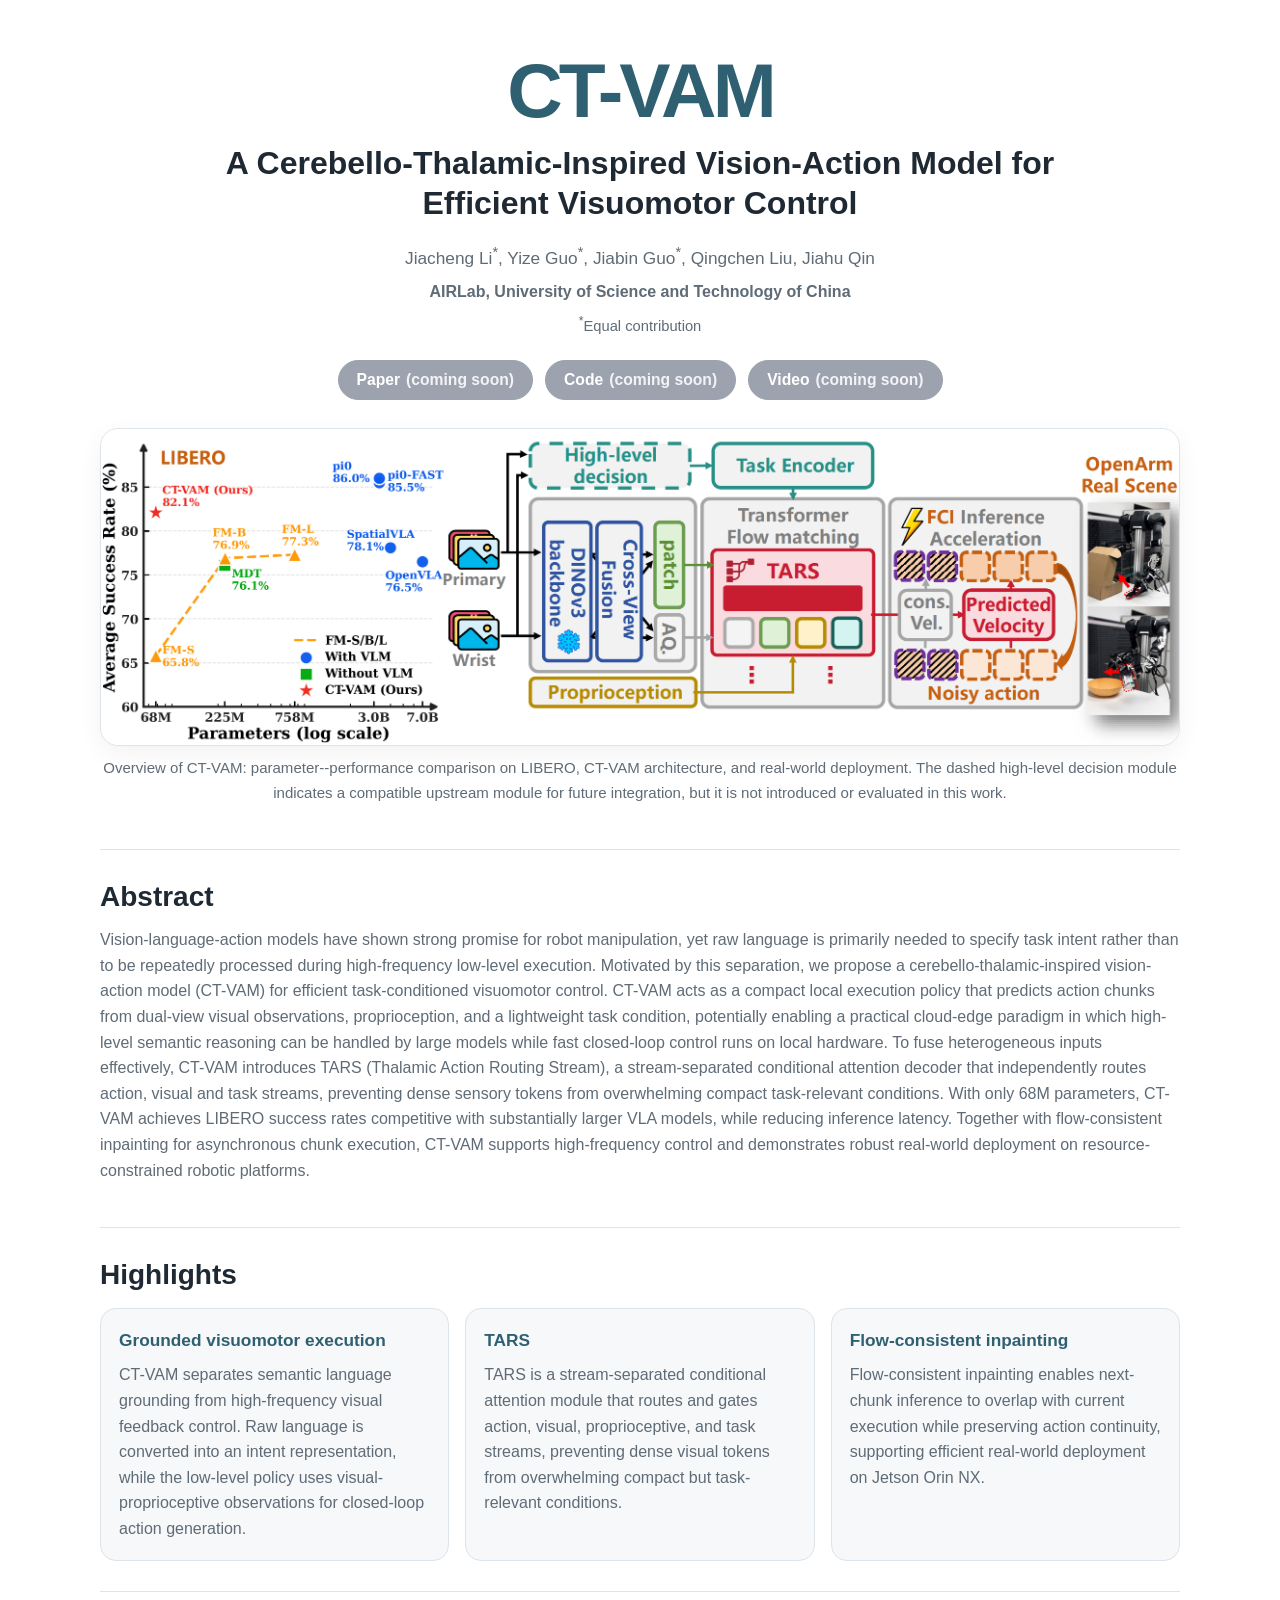
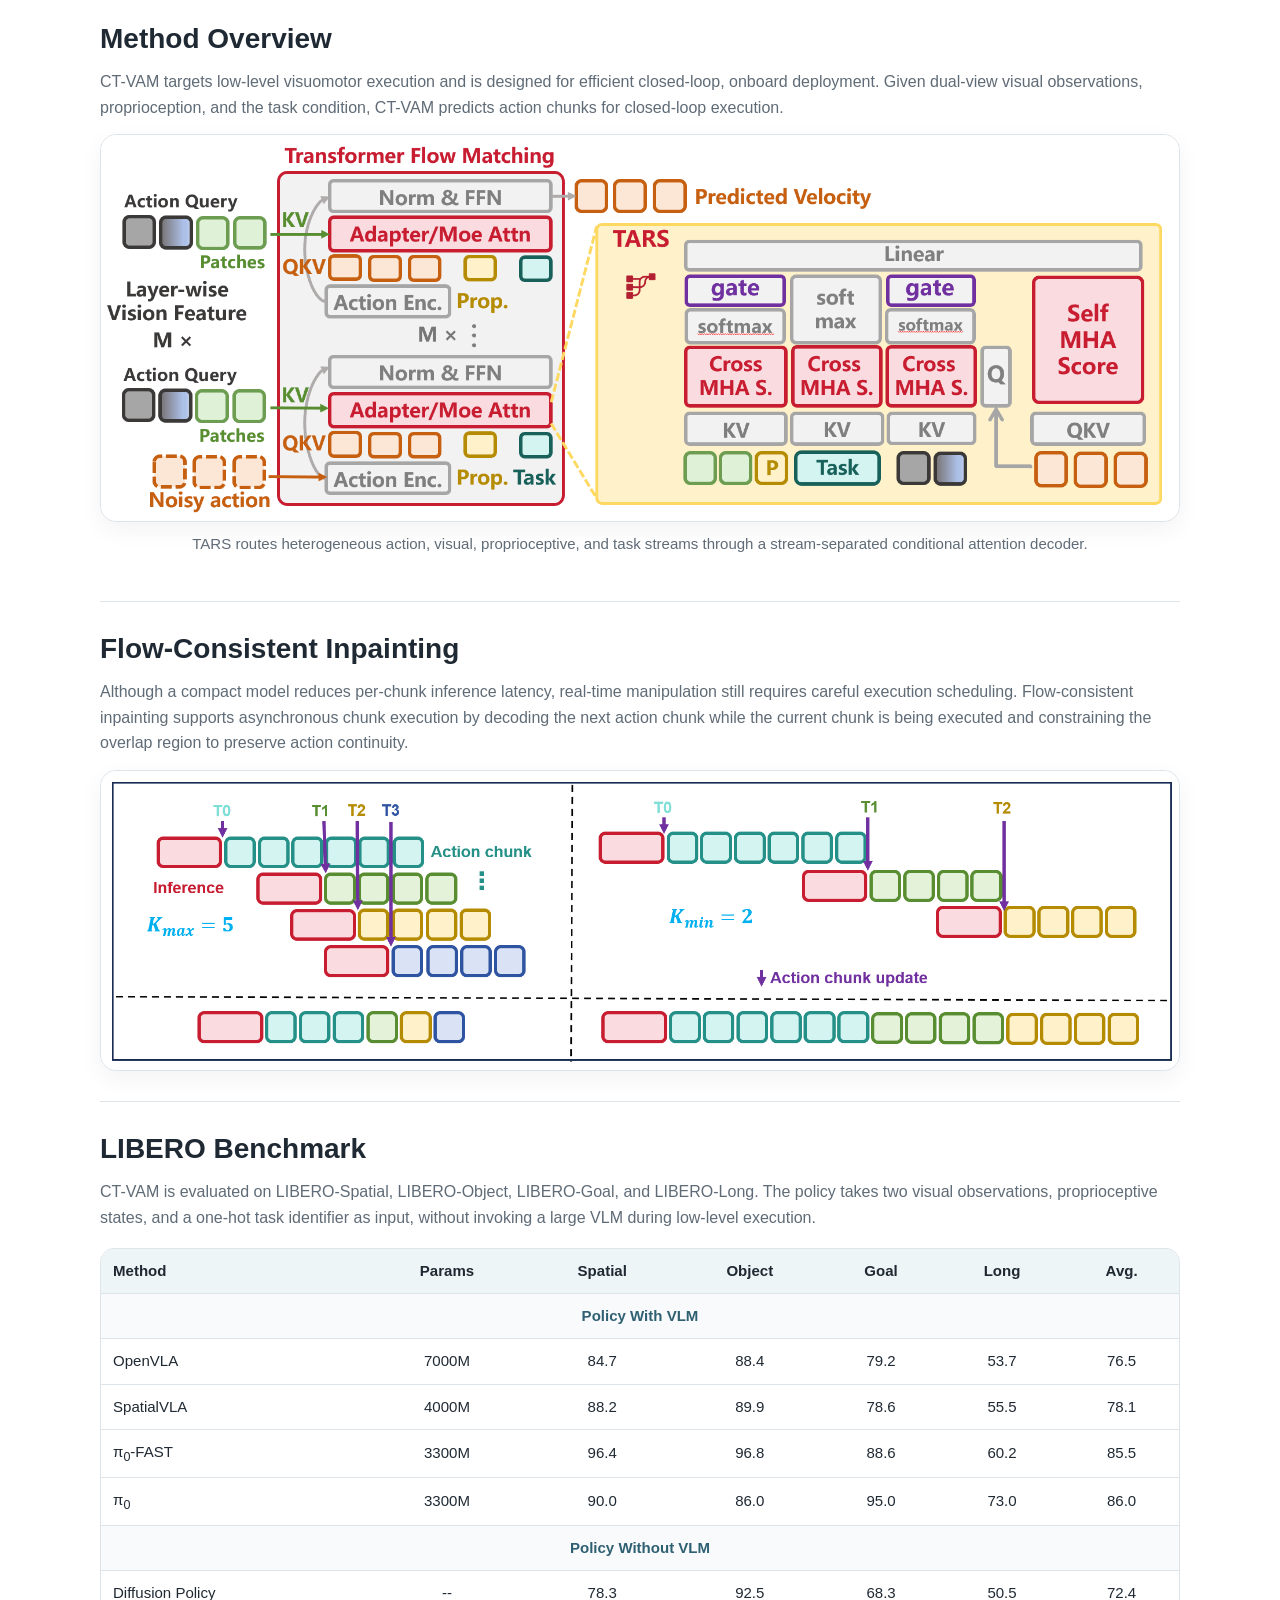
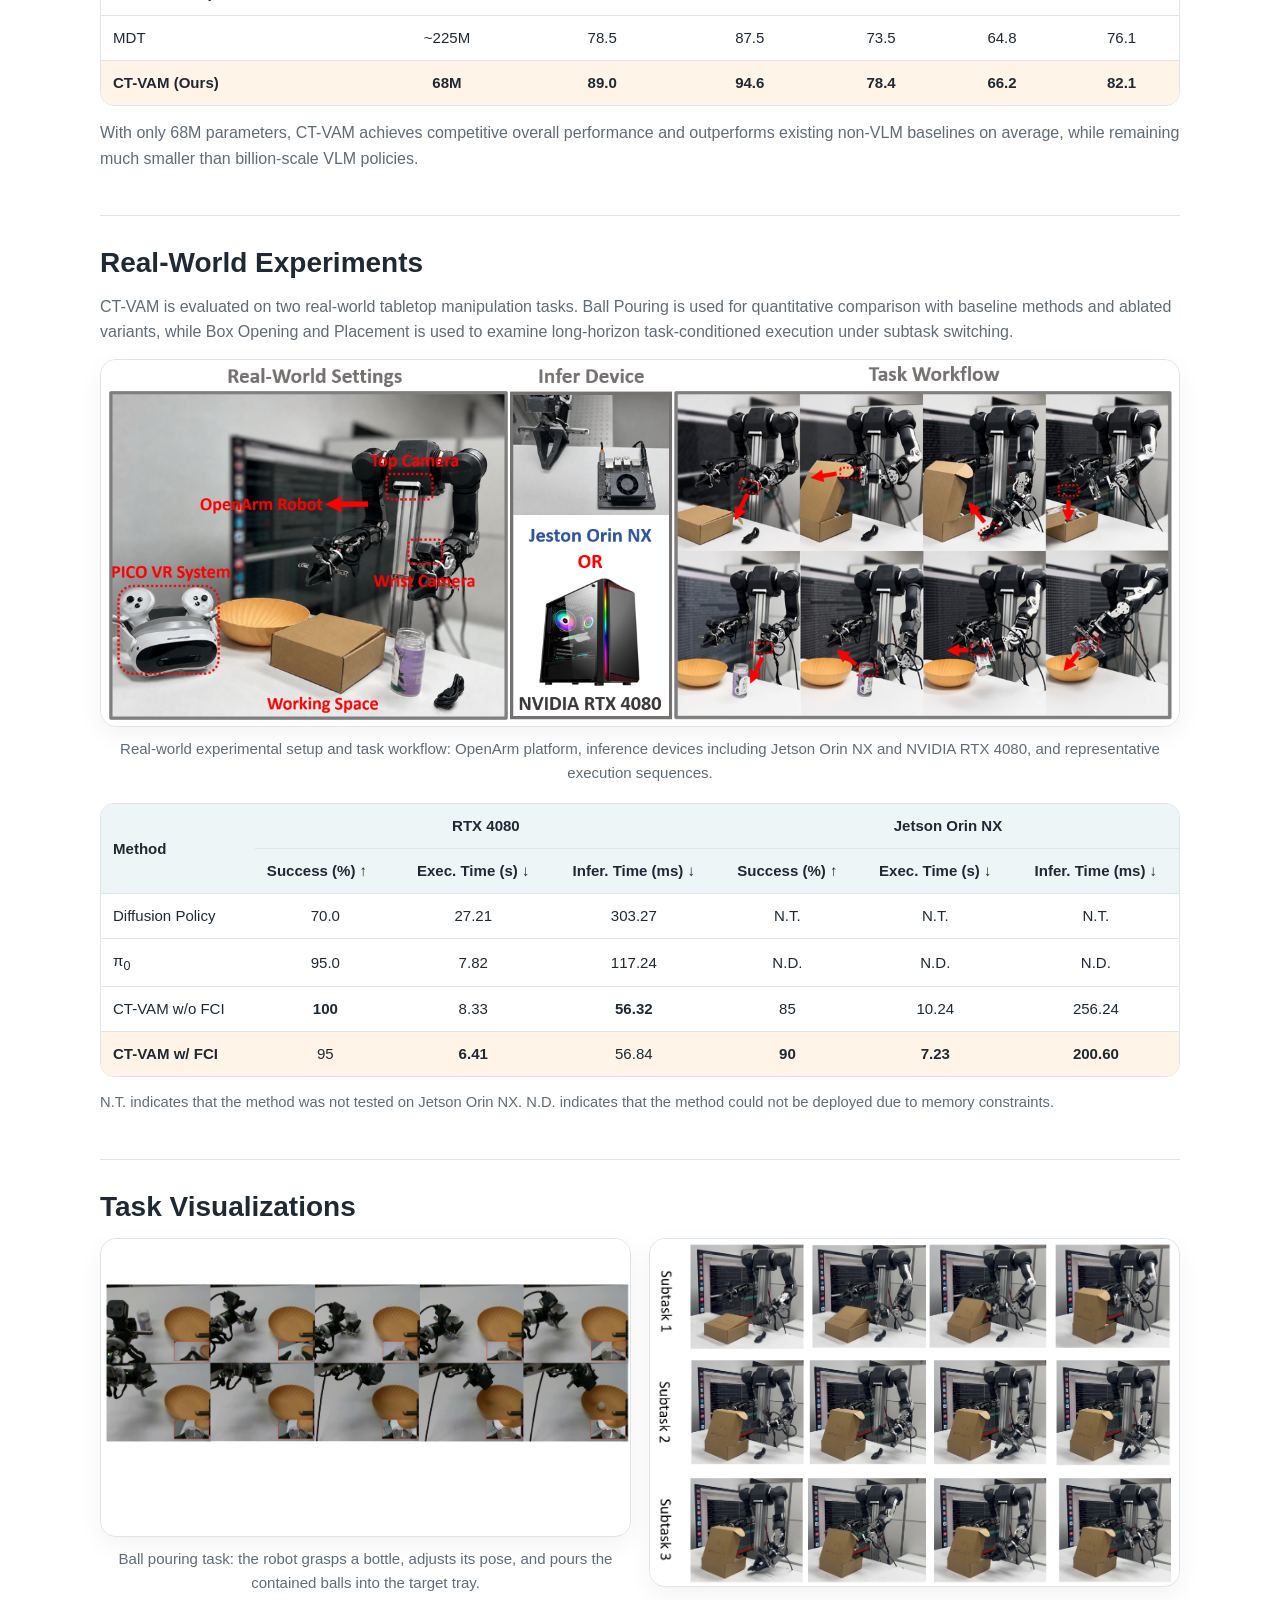
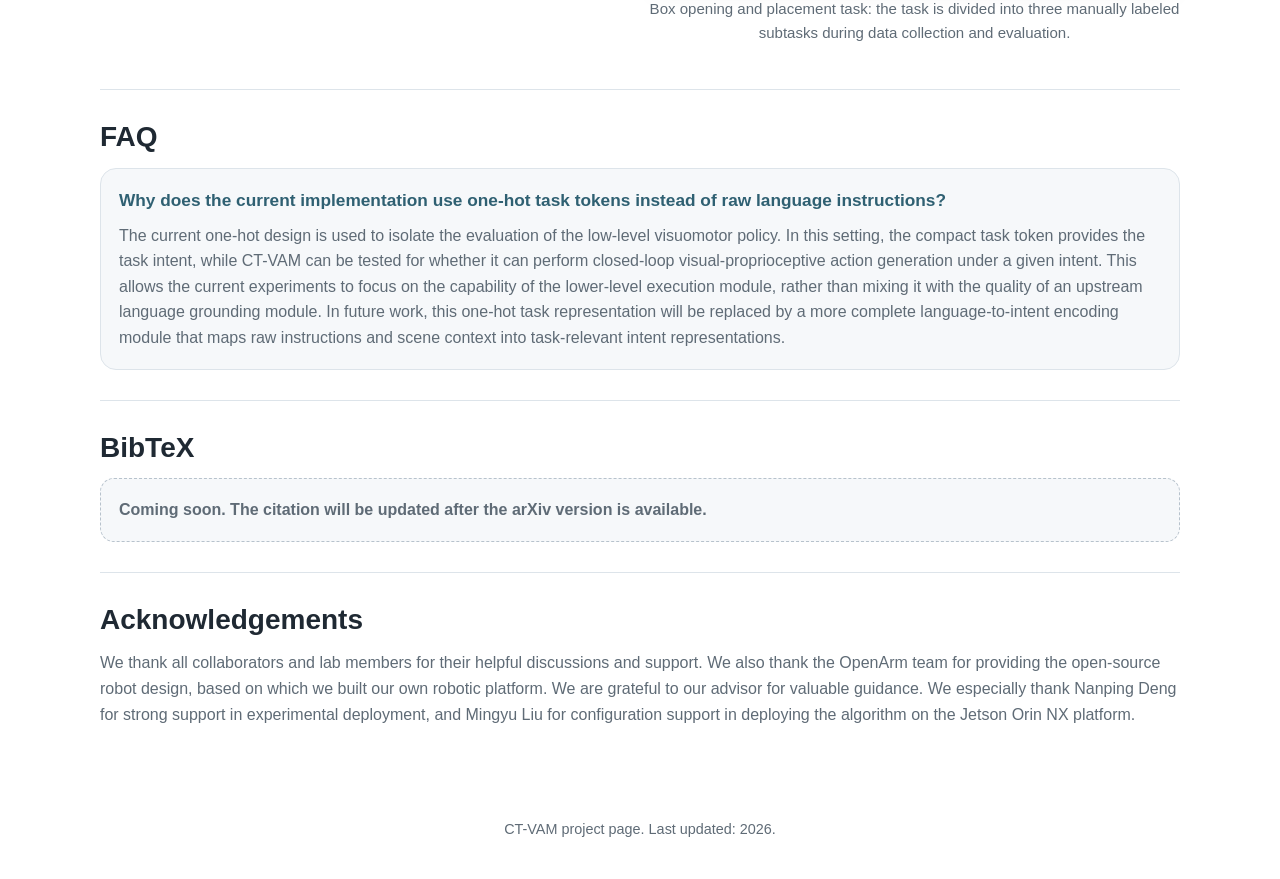
==== index.html @ 6b9e6488 "initial_push" ====
<!DOCTYPE html>
<html lang="en">
<head>
  <meta charset="UTF-8" />
  <meta name="viewport" content="width=device-width, initial-scale=1.0" />
  <meta name="description" content="CT-VAM: A Cerebello-Thalamic-Inspired Vision-Action Model for Efficient Visuomotor Control" />
  <meta property="og:title" content="CT-VAM" />
  <meta property="og:type" content="website" />
  <meta property="og:url" content="https://embodied-ai-research.github.io/ct-vam/" />
  <meta property="og:description" content="A Cerebello-Thalamic-Inspired Vision-Action Model for Efficient Visuomotor Control" />
  <title>CT-VAM</title>
  <link rel="stylesheet" href="assets/css/main.css" />
</head>
<body>
  <main class="page">
    <header class="hero">
      <!-- <p class="tagline">CoRL 2026 Conference Submission</p> -->
      <h1>CT-VAM</h1>
      <h2>A Cerebello-Thalamic-Inspired Vision-Action Model for Efficient Visuomotor Control</h2>

      <p class="authors">
        <span>Jiacheng Li<sup>*</sup></span>,
        <span>Yize Guo<sup>*</sup></span>,
        <span>Jiabin Guo<sup>*</sup></span>,
        <span>Qingchen Liu</span>,
        <span>Jiahu Qin</span>
      </p>
      <p class="affiliations">AIRLab, University of Science and Technology of China</p>
      <p class="equal-contribution"><sup>*</sup>Equal contribution</p>

      <div class="button-row" aria-label="project links">
        <button class="button button-disabled" type="button" disabled>Paper <span>(coming soon)</span></button>
        <button class="button button-disabled" type="button" disabled>Code <span>(coming soon)</span></button>
        <button class="button button-disabled" type="button" disabled>Video <span>(coming soon)</span></button>
      </div>
    </header>

    <section class="section teaser-section" id="overview">
      <div class="figure-card hero-figure">
        <img src="assets/images/overview.png" alt="Overview of CT-VAM" />
      </div>
      <p class="caption">
        Overview of CT-VAM: parameter--performance comparison on LIBERO, CT-VAM architecture, and real-world deployment. The dashed high-level decision module indicates a compatible upstream module for future integration, but it is not introduced or evaluated in this work.
      </p>
    </section>

    <section class="section" id="abstract">
      <h2>Abstract</h2>
      <p>
        Vision-language-action models have shown strong promise for robot manipulation, yet raw language is primarily needed to specify task intent rather than to be repeatedly processed during high-frequency low-level execution. Motivated by this separation, we propose a cerebello-thalamic-inspired vision-action model (CT-VAM) for efficient task-conditioned visuomotor control. CT-VAM acts as a compact local execution policy that predicts action chunks from dual-view visual observations, proprioception, and a lightweight task condition, potentially enabling a practical cloud-edge paradigm in which high-level semantic reasoning can be handled by large models while fast closed-loop control runs on local hardware. To fuse heterogeneous inputs effectively, CT-VAM introduces TARS (Thalamic Action Routing Stream), a stream-separated conditional attention decoder that independently routes action, visual and task streams, preventing dense sensory tokens from overwhelming compact task-relevant conditions. With only 68M parameters, CT-VAM achieves LIBERO success rates competitive with substantially larger VLA models, while reducing inference latency. Together with flow-consistent inpainting for asynchronous chunk execution, CT-VAM supports high-frequency control and demonstrates robust real-world deployment on resource-constrained robotic platforms.
      </p>
    </section>

    <section class="section" id="contributions">
      <h2>Highlights</h2>
      <div class="cards three-cards">
        <article class="text-card">
          <h3>Grounded visuomotor execution</h3>
          <p>CT-VAM separates semantic language grounding from high-frequency visual feedback control. Raw language is converted into an intent representation, while the low-level policy uses visual-proprioceptive observations for closed-loop action generation.</p>
        </article>
        <article class="text-card">
          <h3>TARS</h3>
          <p>TARS is a stream-separated conditional attention module that routes and gates action, visual, proprioceptive, and task streams, preventing dense visual tokens from overwhelming compact but task-relevant conditions.</p>
        </article>
        <article class="text-card">
          <h3>Flow-consistent inpainting</h3>
          <p>Flow-consistent inpainting enables next-chunk inference to overlap with current execution while preserving action continuity, supporting efficient real-world deployment on Jetson Orin NX.</p>
        </article>
      </div>
    </section>

    <section class="section" id="method">
      <h2>Method Overview</h2>
      <p>
        CT-VAM targets low-level visuomotor execution and is designed for efficient closed-loop, onboard deployment. Given dual-view visual observations, proprioception, and the task condition, CT-VAM predicts action chunks for closed-loop execution.
      </p>
      <div class="figure-card">
        <img src="assets/images/tars-framework.png" alt="TARS framework" />
      </div>
      <p class="caption">
        TARS routes heterogeneous action, visual, proprioceptive, and task streams through a stream-separated conditional attention decoder.
      </p>
    </section>

    <section class="section" id="fci">
      <h2>Flow-Consistent Inpainting</h2>
      <p>
        Although a compact model reduces per-chunk inference latency, real-time manipulation still requires careful execution scheduling. Flow-consistent inpainting supports asynchronous chunk execution by decoding the next action chunk while the current chunk is being executed and constraining the overlap region to preserve action continuity.
      </p>
      <div class="figure-card">
        <img src="assets/images/flow-consistent-inpainting.png" alt="Flow-consistent inpainting" />
      </div>
    </section>

    <section class="section" id="libero">
      <h2>LIBERO Benchmark</h2>
      <p>
        CT-VAM is evaluated on LIBERO-Spatial, LIBERO-Object, LIBERO-Goal, and LIBERO-Long. The policy takes two visual observations, proprioceptive states, and a one-hot task identifier as input, without invoking a large VLM during low-level execution.
      </p>
      <div class="table-wrap">
        <table>
          <thead>
            <tr>
              <th>Method</th>
              <th>Params</th>
              <th>Spatial</th>
              <th>Object</th>
              <th>Goal</th>
              <th>Long</th>
              <th>Avg.</th>
            </tr>
          </thead>
          <tbody>
            <tr class="group-row"><td colspan="7">Policy With VLM</td></tr>
            <tr><td>OpenVLA</td><td>7000M</td><td>84.7</td><td>88.4</td><td>79.2</td><td>53.7</td><td>76.5</td></tr>
            <tr><td>SpatialVLA</td><td>4000M</td><td>88.2</td><td>89.9</td><td>78.6</td><td>55.5</td><td>78.1</td></tr>
            <tr><td>&pi;<sub>0</sub>-FAST</td><td>3300M</td><td>96.4</td><td>96.8</td><td>88.6</td><td>60.2</td><td>85.5</td></tr>
            <tr><td>&pi;<sub>0</sub></td><td>3300M</td><td>90.0</td><td>86.0</td><td>95.0</td><td>73.0</td><td>86.0</td></tr>
            <tr class="group-row"><td colspan="7">Policy Without VLM</td></tr>
            <tr><td>Diffusion Policy</td><td>--</td><td>78.3</td><td>92.5</td><td>68.3</td><td>50.5</td><td>72.4</td></tr>
            <tr><td>MDT</td><td>~225M</td><td>78.5</td><td>87.5</td><td>73.5</td><td>64.8</td><td>76.1</td></tr>
            <tr class="highlight"><td><strong>CT-VAM (Ours)</strong></td><td><strong>68M</strong></td><td><strong>89.0</strong></td><td><strong>94.6</strong></td><td><strong>78.4</strong></td><td><strong>66.2</strong></td><td><strong>82.1</strong></td></tr>
          </tbody>
        </table>
      </div>
      <p>
        With only 68M parameters, CT-VAM achieves competitive overall performance and outperforms existing non-VLM baselines on average, while remaining much smaller than billion-scale VLM policies.
      </p>
    </section>

    <section class="section" id="real-world">
      <h2>Real-World Experiments</h2>
      <p>
        CT-VAM is evaluated on two real-world tabletop manipulation tasks. Ball Pouring is used for quantitative comparison with baseline methods and ablated variants, while Box Opening and Placement is used to examine long-horizon task-conditioned execution under subtask switching.
      </p>
      <div class="figure-card">
        <img src="assets/images/real-world-setup.png" alt="Real-world experimental setup and task workflow" />
      </div>
      <p class="caption">
        Real-world experimental setup and task workflow: OpenArm platform, inference devices including Jetson Orin NX and NVIDIA RTX 4080, and representative execution sequences.
      </p>

      <div class="table-wrap">
        <table>
          <thead>
            <tr>
              <th rowspan="2">Method</th>
              <th colspan="3">RTX 4080</th>
              <th colspan="3">Jetson Orin NX</th>
            </tr>
            <tr>
              <th>Success (%) ↑</th><th>Exec. Time (s) ↓</th><th>Infer. Time (ms) ↓</th>
              <th>Success (%) ↑</th><th>Exec. Time (s) ↓</th><th>Infer. Time (ms) ↓</th>
            </tr>
          </thead>
          <tbody>
            <tr><td>Diffusion Policy</td><td>70.0</td><td>27.21</td><td>303.27</td><td>N.T.</td><td>N.T.</td><td>N.T.</td></tr>
            <tr><td>&pi;<sub>0</sub></td><td>95.0</td><td>7.82</td><td>117.24</td><td>N.D.</td><td>N.D.</td><td>N.D.</td></tr>
            <tr><td>CT-VAM w/o FCI</td><td><strong>100</strong></td><td>8.33</td><td><strong>56.32</strong></td><td>85</td><td>10.24</td><td>256.24</td></tr>
            <tr class="highlight"><td><strong>CT-VAM w/ FCI</strong></td><td>95</td><td><strong>6.41</strong></td><td>56.84</td><td><strong>90</strong></td><td><strong>7.23</strong></td><td><strong>200.60</strong></td></tr>
          </tbody>
        </table>
      </div>
      <p class="note">N.T. indicates that the method was not tested on Jetson Orin NX. N.D. indicates that the method could not be deployed due to memory constraints.</p>
    </section>

    <section class="section" id="tasks">
      <h2>Task Visualizations</h2>
      <div class="split-grid">
        <div>
          <div class="figure-card"><img src="assets/images/ball-pouring.png" alt="Ball pouring task key frames" /></div>
          <p class="caption">Ball pouring task: the robot grasps a bottle, adjusts its pose, and pours the contained balls into the target tray.</p>
        </div>
        <div>
          <div class="figure-card"><img src="assets/images/box-task.png" alt="Box opening and placement task key frames" /></div>
          <p class="caption">Box opening and placement task: the task is divided into three manually labeled subtasks during data collection and evaluation.</p>
        </div>
      </div>
    </section>

    <section class="section" id="faq">
      <h2>FAQ</h2>
      <div class="faq-item">
        <h3>Why does the current implementation use one-hot task tokens instead of raw language instructions?</h3>
        <p>
          The current one-hot design is used to isolate the evaluation of the low-level visuomotor policy. In this setting, the compact task token provides the task intent, while CT-VAM can be tested for whether it can perform closed-loop visual-proprioceptive action generation under a given intent. This allows the current experiments to focus on the capability of the lower-level execution module, rather than mixing it with the quality of an upstream language grounding module. In future work, this one-hot task representation will be replaced by a more complete language-to-intent encoding module that maps raw instructions and scene context into task-relevant intent representations.
        </p>
      </div>
    </section>

    <section class="section" id="bibtex">
      <h2>BibTeX</h2>
      <div class="coming-box">Coming soon. The citation will be updated after the arXiv version is available.</div>
    </section>

<section class="section" id="acknowledgements">
  <h2>Acknowledgements</h2>
  <p>
    We thank all collaborators and lab members for their helpful discussions and support. We also thank the OpenArm team for providing the open-source robot design, based on which we built our own robotic platform. We are grateful to our advisor for valuable guidance. We especially thank Nanping Deng for strong support in experimental deployment, and Mingyu Liu for configuration support in deploying the algorithm on the Jetson Orin NX platform.
  </p>
</section>

  </main>



  <footer class="footer">
    <p>CT-VAM project page. Last updated: 2026.</p>
  </footer>
</body>
</html>
---- assets/css/main.css ----
:root {
  --bg: #ffffff;
  --text: #1f2933;
  --muted: #5f6b76;
  --soft: #f6f8fa;
  --soft-2: #eef5f7;
  --border: #dde4ea;
  --accent: #2f6072;
  --accent-dark: #244c5a;
  --highlight: #fff4e7;
  --highlight-border: #f1c087;
  --max-width: 1080px;
}

* { box-sizing: border-box; }
html { scroll-behavior: smooth; }
body {
  margin: 0;
  background: var(--bg);
  color: var(--text);
  font-family: Arial, Helvetica, sans-serif;
  line-height: 1.6;
}

.page {
  width: min(var(--max-width), calc(100% - 32px));
  margin: 0 auto;
  padding: 54px 0 32px;
}

.hero { text-align: center; margin-bottom: 28px; }
.tagline {
  display: inline-block;
  margin: 0 0 14px;
  padding: 5px 12px;
  border: 1px solid var(--border);
  border-radius: 999px;
  color: var(--accent);
  background: var(--soft-2);
  font-weight: 700;
  font-size: 0.95rem;
}
.hero h1 {
  margin: 0;
  color: var(--accent);
  font-size: clamp(2.8rem, 6vw, 4.8rem);
  line-height: 0.95;
  font-weight: 800;
  letter-spacing: -0.05em;
}
.hero h2 {
  margin: 16px auto 18px;
  max-width: 940px;
  font-size: clamp(1.25rem, 3vw, 2.0rem);
  line-height: 1.25;
  font-weight: 800;
}
.authors, .affiliations, .equal-contribution { margin: 7px 0; color: var(--muted); }
.authors { font-size: 1.08rem; }
.authors span { white-space: nowrap; }
.affiliations { font-weight: 700; }
.equal-contribution { font-size: 0.92rem; }

.button-row {
  display: flex;
  justify-content: center;
  flex-wrap: wrap;
  gap: 12px;
  margin-top: 22px;
}
.button {
  display: inline-flex;
  gap: 6px;
  align-items: center;
  justify-content: center;
  min-width: 160px;
  padding: 10px 18px;
  border-radius: 999px;
  background: var(--accent);
  color: #ffffff;
  font-weight: 800;
  border: 1px solid var(--accent);
  font-size: 0.98rem;
}
.button span { font-weight: 600; opacity: 0.88; }
.button-disabled {
  background: #9ca3af;
  border-color: #9ca3af;
  cursor: not-allowed;
}

.section {
  padding: 30px 0;
  border-top: 1px solid var(--border);
}
.teaser-section { border-top: 0; padding-top: 0; }
.section h2 {
  margin: 0 0 14px;
  color: var(--text);
  font-size: 1.75rem;
  line-height: 1.2;
}
.section h3 { margin: 0 0 8px; font-size: 1.08rem; }
.section p { margin: 0 0 14px; color: var(--muted); font-size: 1rem; }

.figure-card {
  width: 100%;
  overflow: hidden;
  border: 1px solid var(--border);
  border-radius: 16px;
  background: var(--soft);
  box-shadow: 0 8px 24px rgba(15, 23, 42, 0.05);
}
.figure-card img {
  display: block;
  width: 100%;
  height: auto;
}
.hero-figure { border-radius: 18px; }
.caption {
  margin-top: 10px !important;
  text-align: center;
  font-size: 0.94rem !important;
  color: var(--muted) !important;
}

.cards { display: grid; gap: 16px; margin-top: 16px; }
.three-cards { grid-template-columns: repeat(3, 1fr); }
.text-card {
  border: 1px solid var(--border);
  border-radius: 16px;
  padding: 18px;
  background: var(--soft);
}
.text-card h3 { color: var(--accent); }
.text-card p { margin-bottom: 0; }

.table-wrap {
  width: 100%;
  overflow-x: auto;
  border: 1px solid var(--border);
  border-radius: 14px;
  background: #fff;
  margin: 18px 0 14px;
}
table {
  width: 100%;
  border-collapse: collapse;
  min-width: 760px;
  font-size: 0.94rem;
}
th, td {
  padding: 10px 12px;
  border-bottom: 1px solid var(--border);
  text-align: center;
  white-space: nowrap;
}
th { background: var(--soft-2); color: var(--text); font-weight: 800; }
td:first-child, th:first-child { text-align: left; }
tr:last-child td { border-bottom: 0; }
.group-row td {
  background: #f9fafb;
  color: var(--accent);
  font-weight: 800;
  text-align: center !important;
}
.highlight td { background: var(--highlight); }
.note { font-size: 0.92rem !important; }

.split-grid {
  display: grid;
  grid-template-columns: 1fr 1fr;
  gap: 18px;
  align-items: start;
}

.faq-item {
  border: 1px solid var(--border);
  border-radius: 16px;
  padding: 18px;
  background: var(--soft);
}
.faq-item h3 { color: var(--accent); }
.faq-item p { margin-bottom: 0; }

.coming-box {
  border: 1px dashed #b7c2cc;
  border-radius: 14px;
  background: var(--soft);
  padding: 18px;
  color: var(--muted);
  font-weight: 700;
}
.footer {
  width: min(var(--max-width), calc(100% - 32px));
  margin: 0 auto 38px;
  color: var(--muted);
  text-align: center;
  font-size: 0.9rem;
}

@media (max-width: 820px) {
  .page { padding-top: 36px; }
  .three-cards, .split-grid { grid-template-columns: 1fr; }
  .button { min-width: 140px; }
}
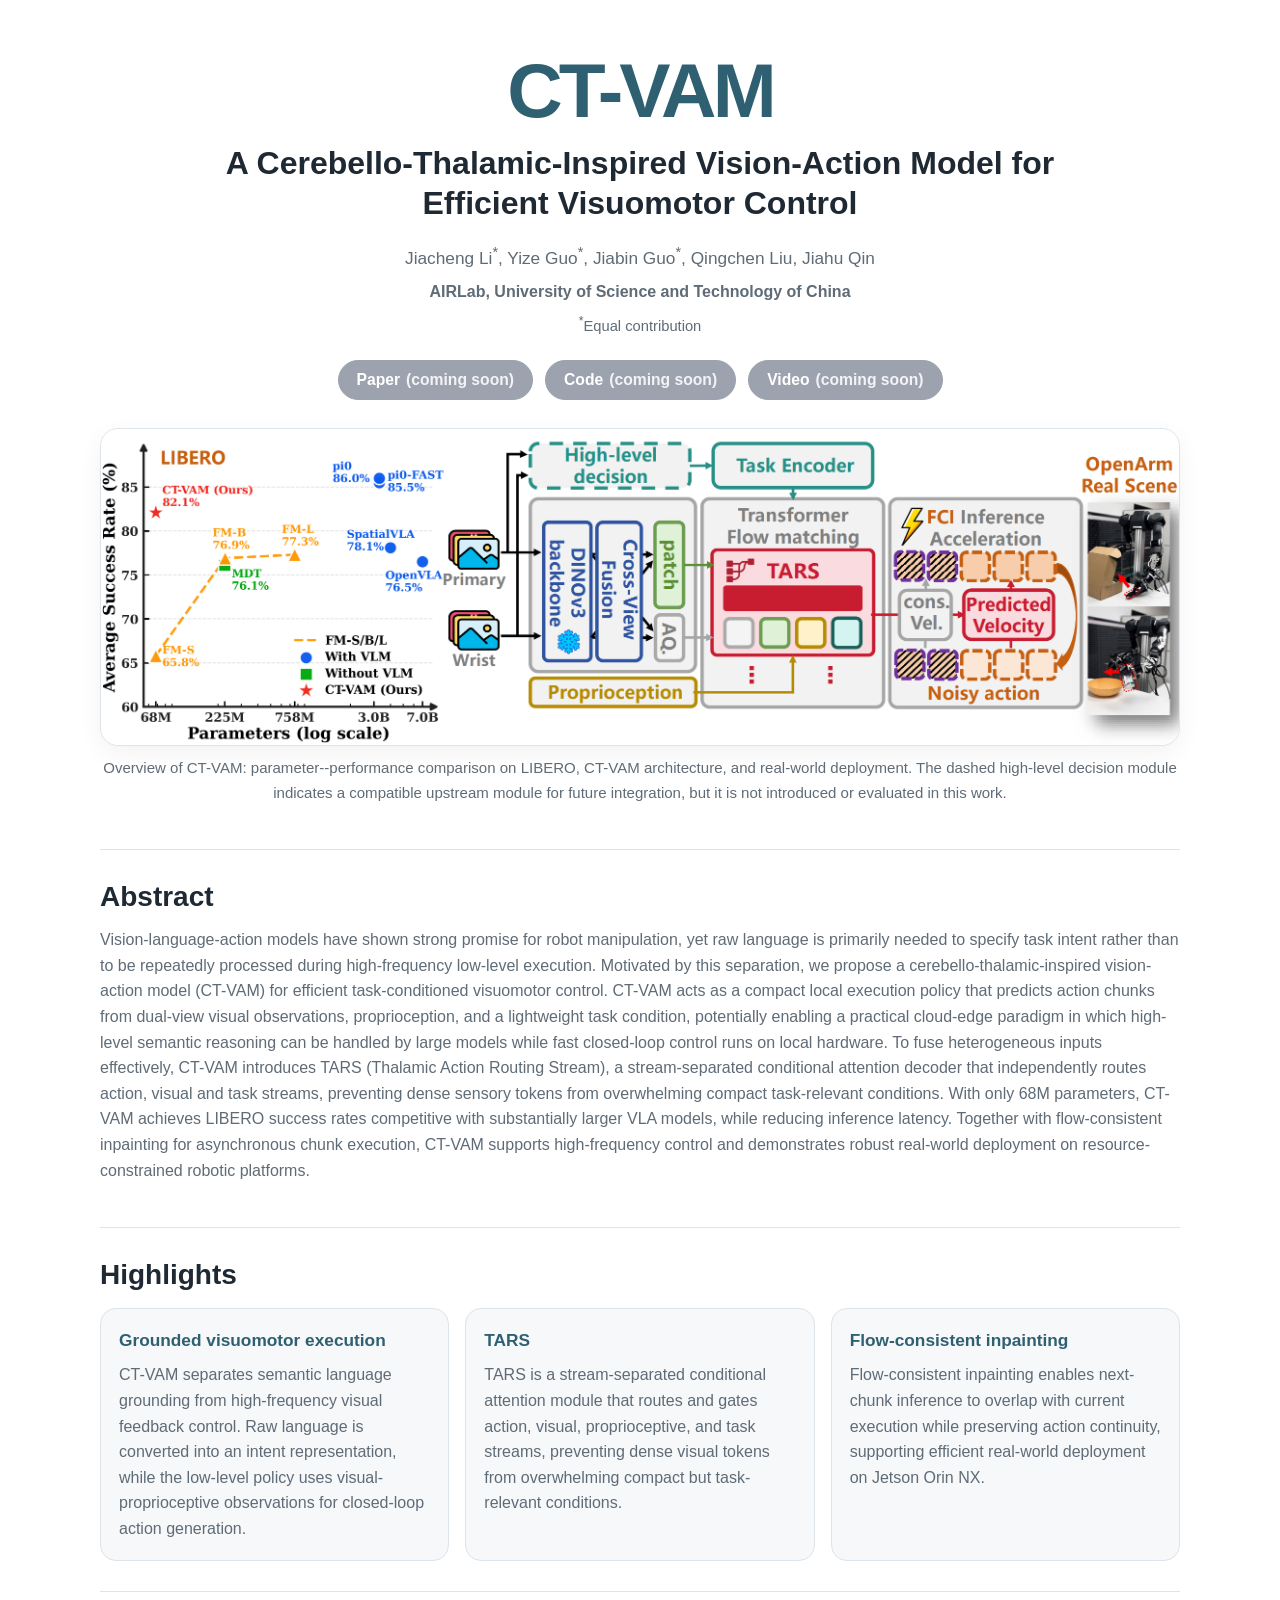
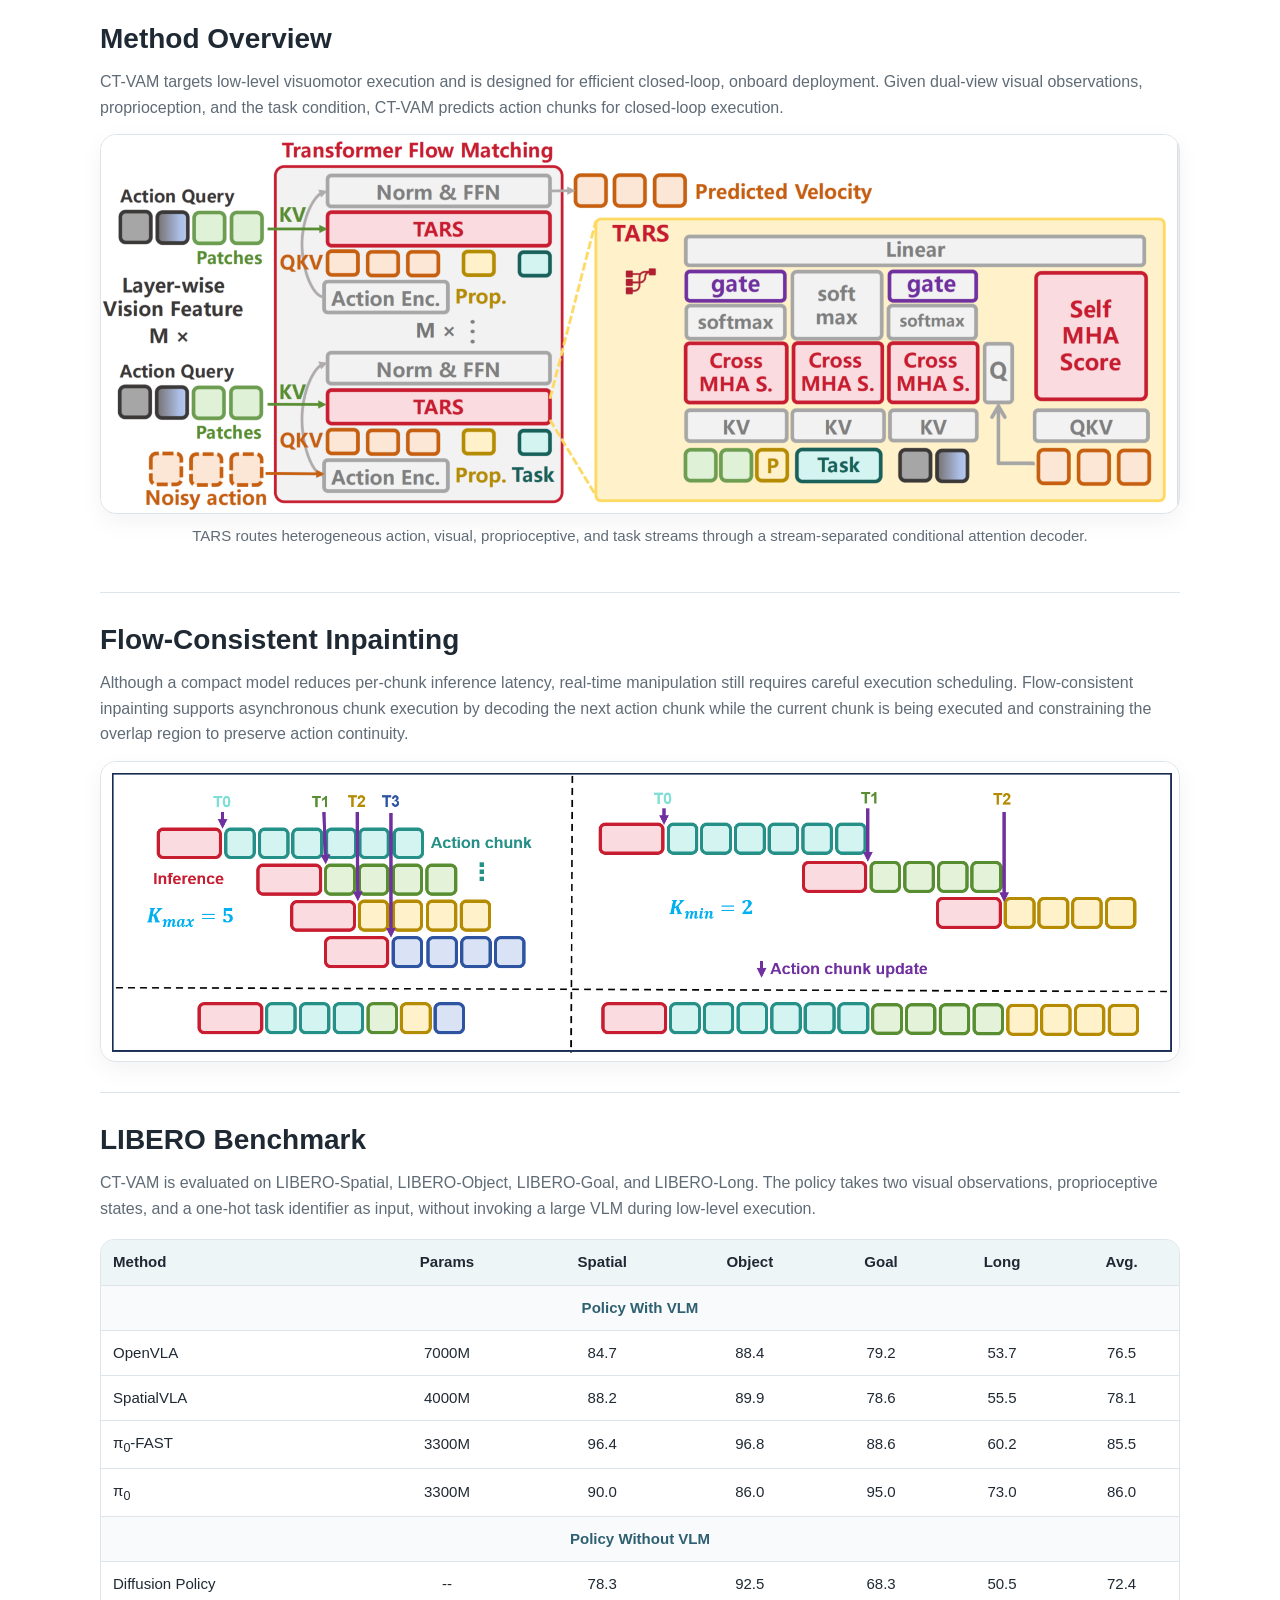
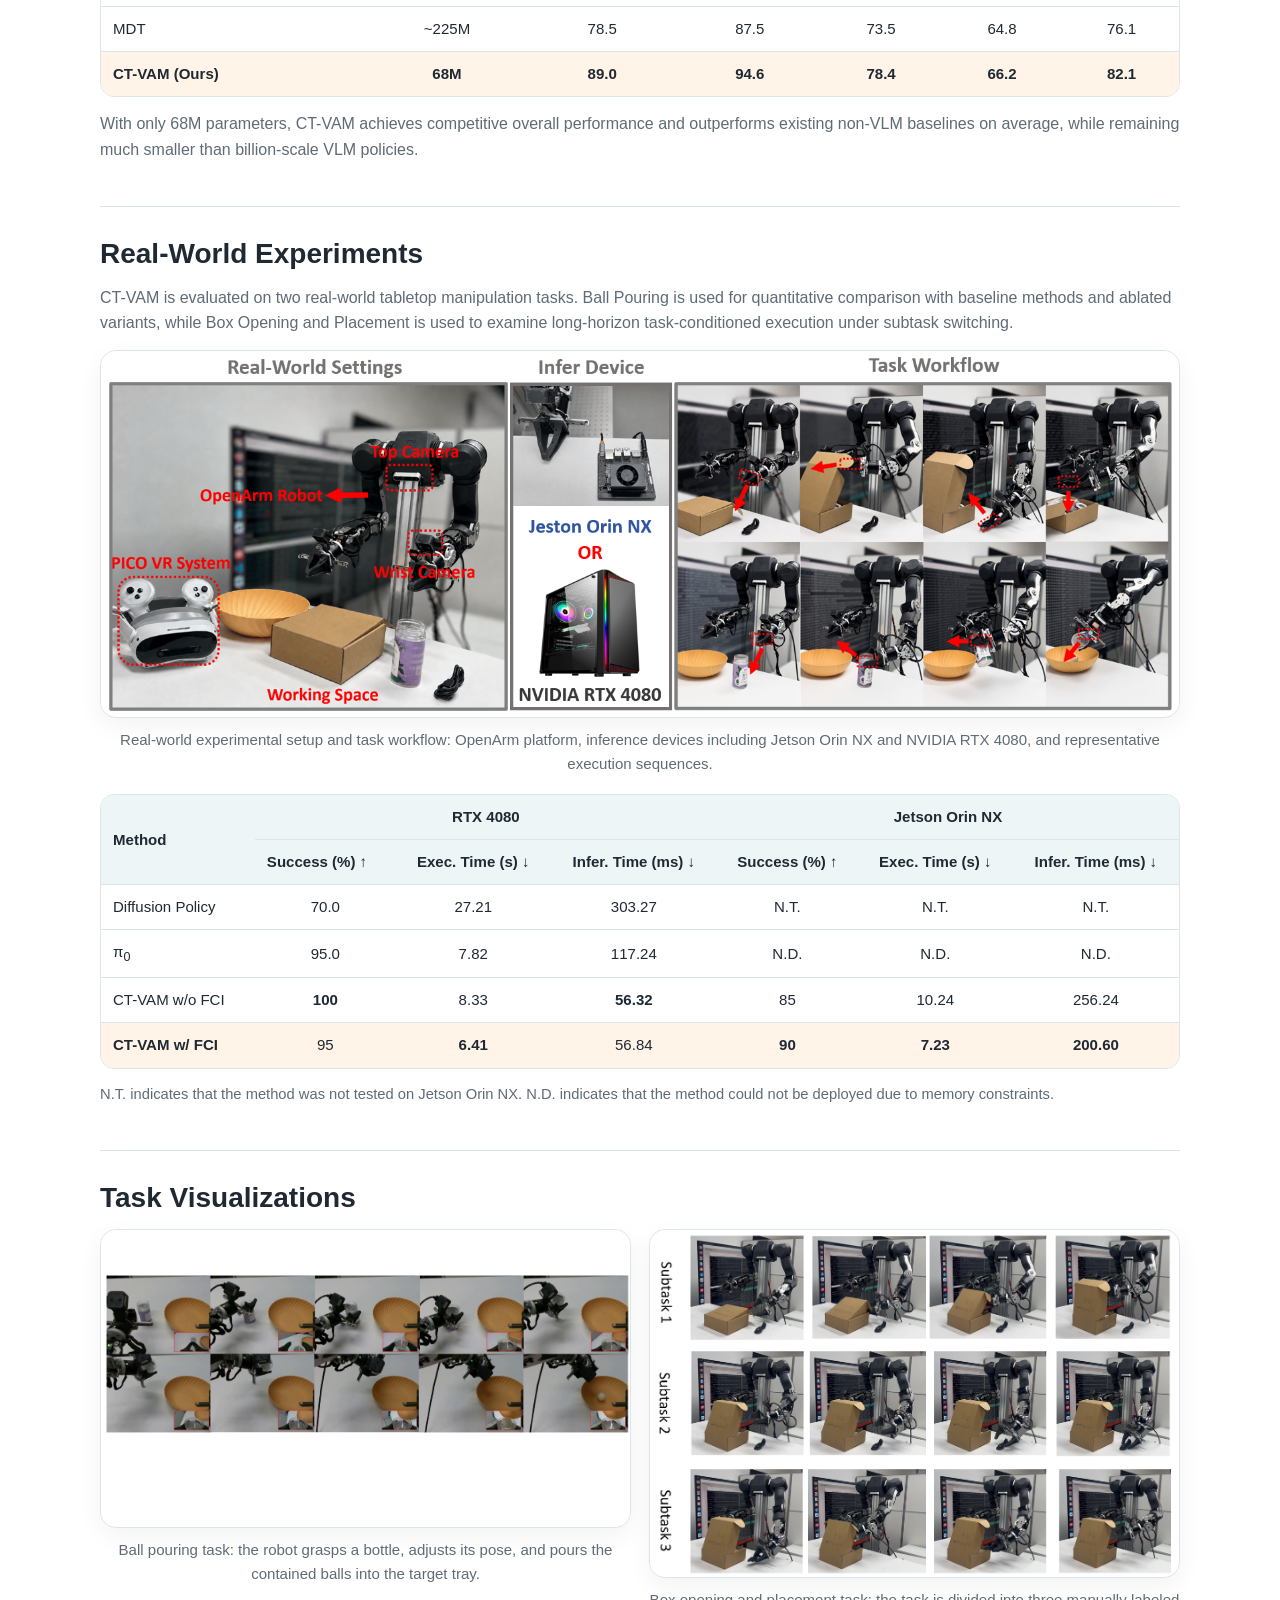
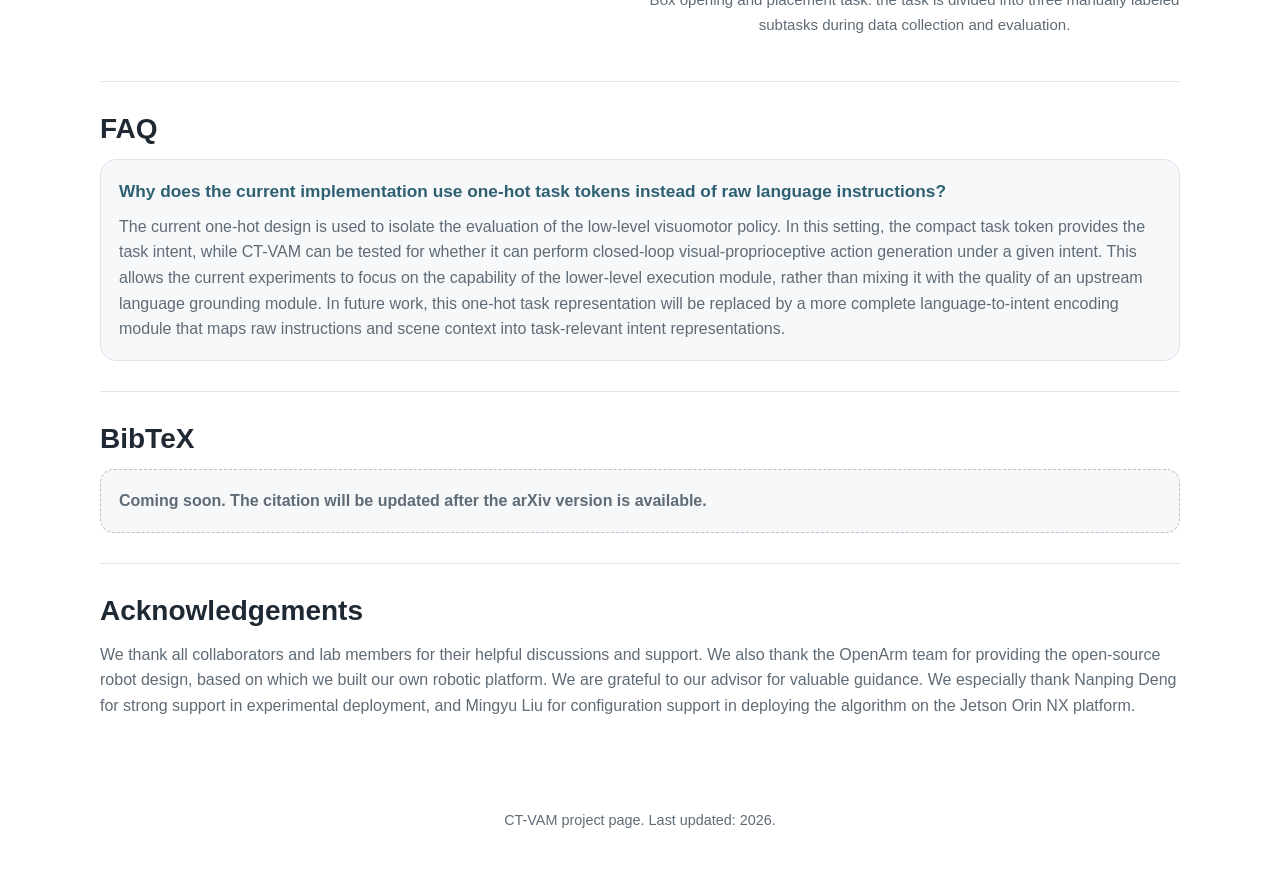
==== commit 1ae5c53f: "update tars" ====
--- a/index.html
+++ b/index.html
@@ -75,7 +75,7 @@
         CT-VAM targets low-level visuomotor execution and is designed for efficient closed-loop, onboard deployment. Given dual-view visual observations, proprioception, and the task condition, CT-VAM predicts action chunks for closed-loop execution.
       </p>
       <div class="figure-card">
-        <img src="assets/images/tars-framework.png" alt="TARS framework" />
+        <img src="assets/images/tars-frame.png" alt="TARS framework" />
       </div>
       <p class="caption">
         TARS routes heterogeneous action, visual, proprioceptive, and task streams through a stream-separated conditional attention decoder.
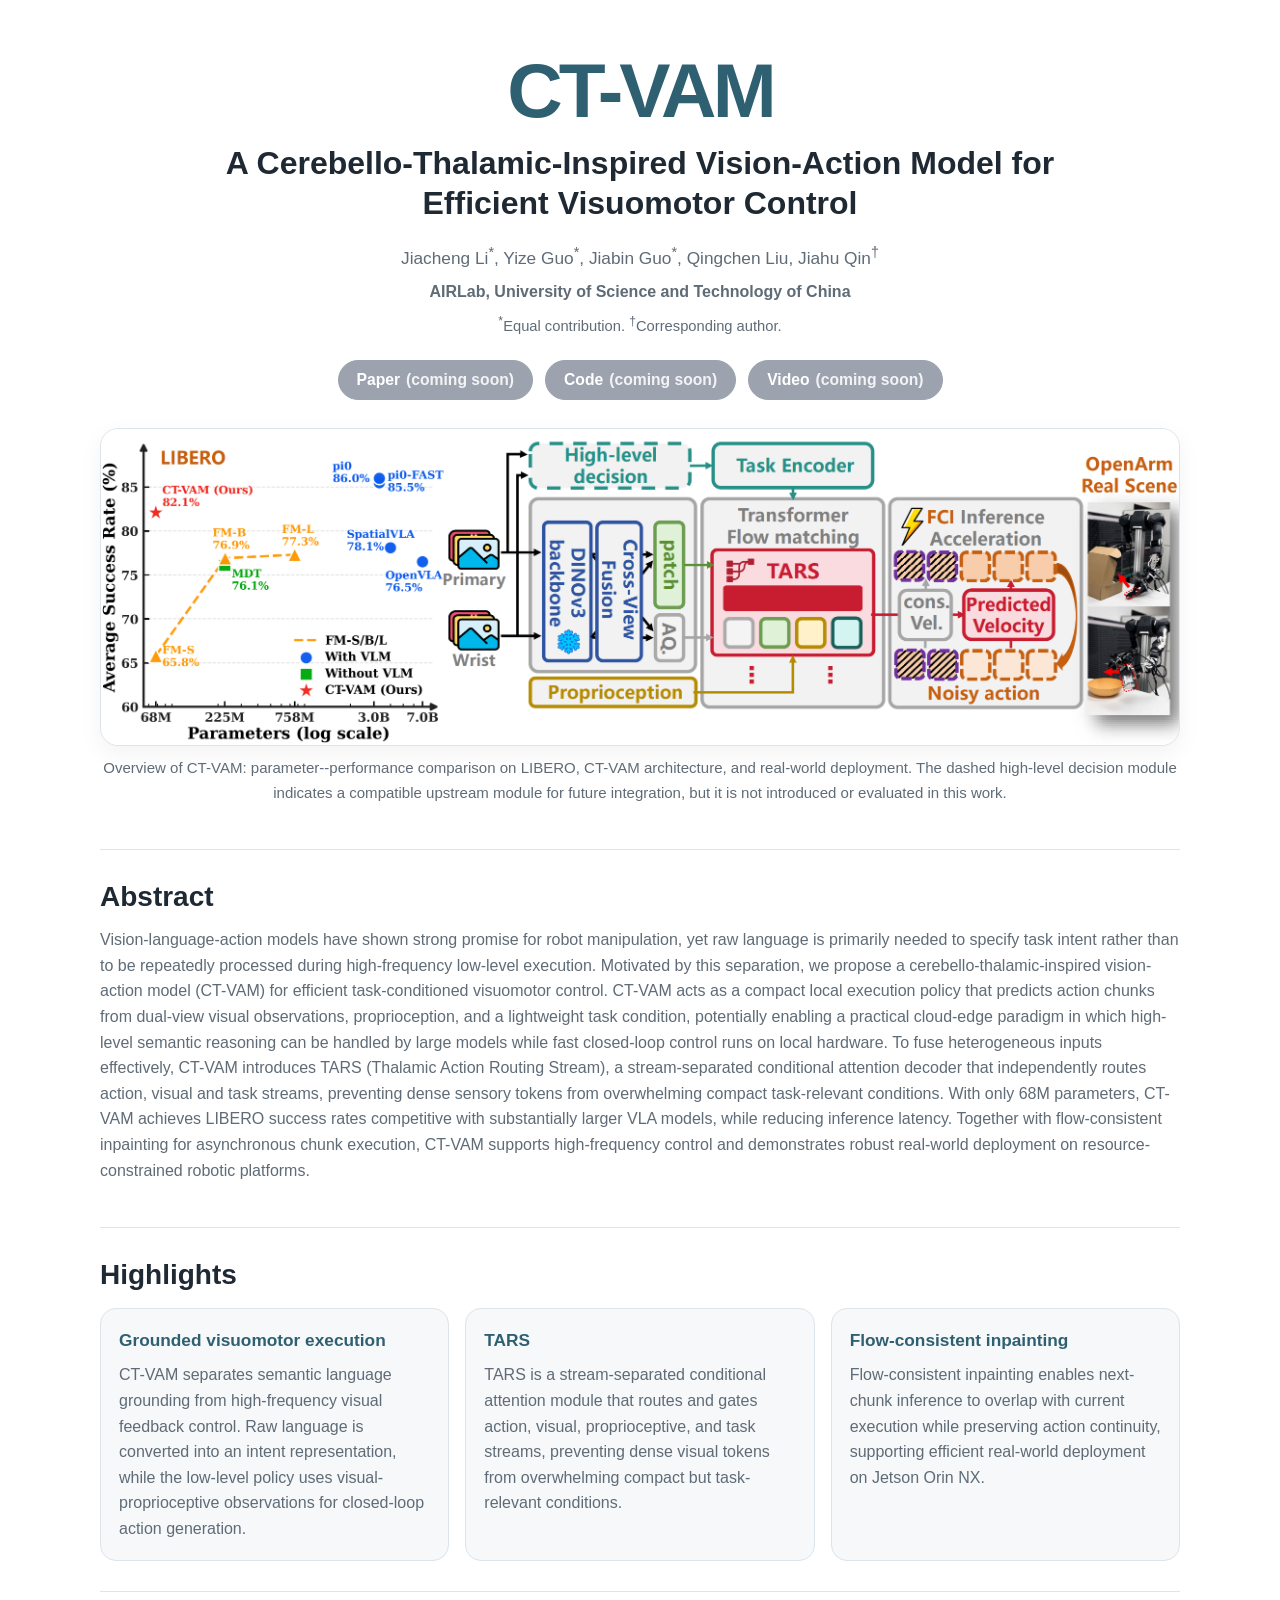
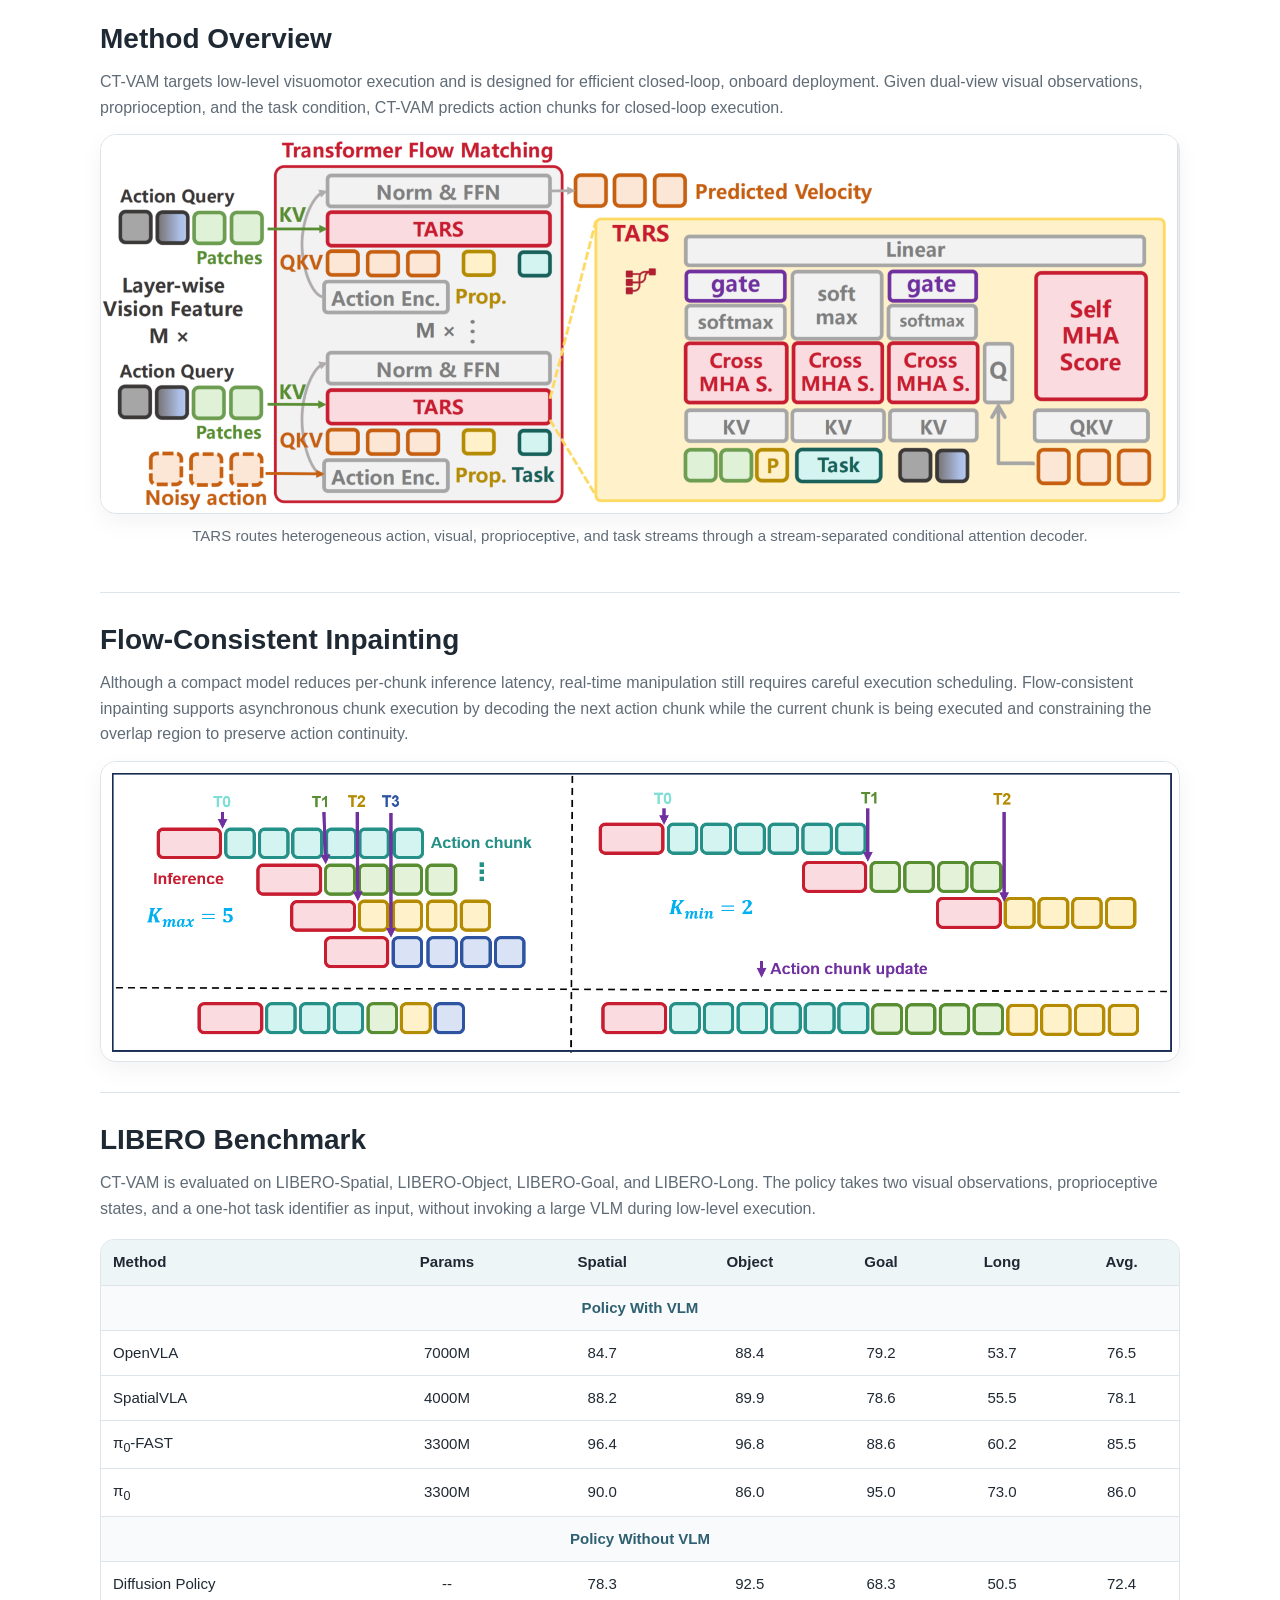
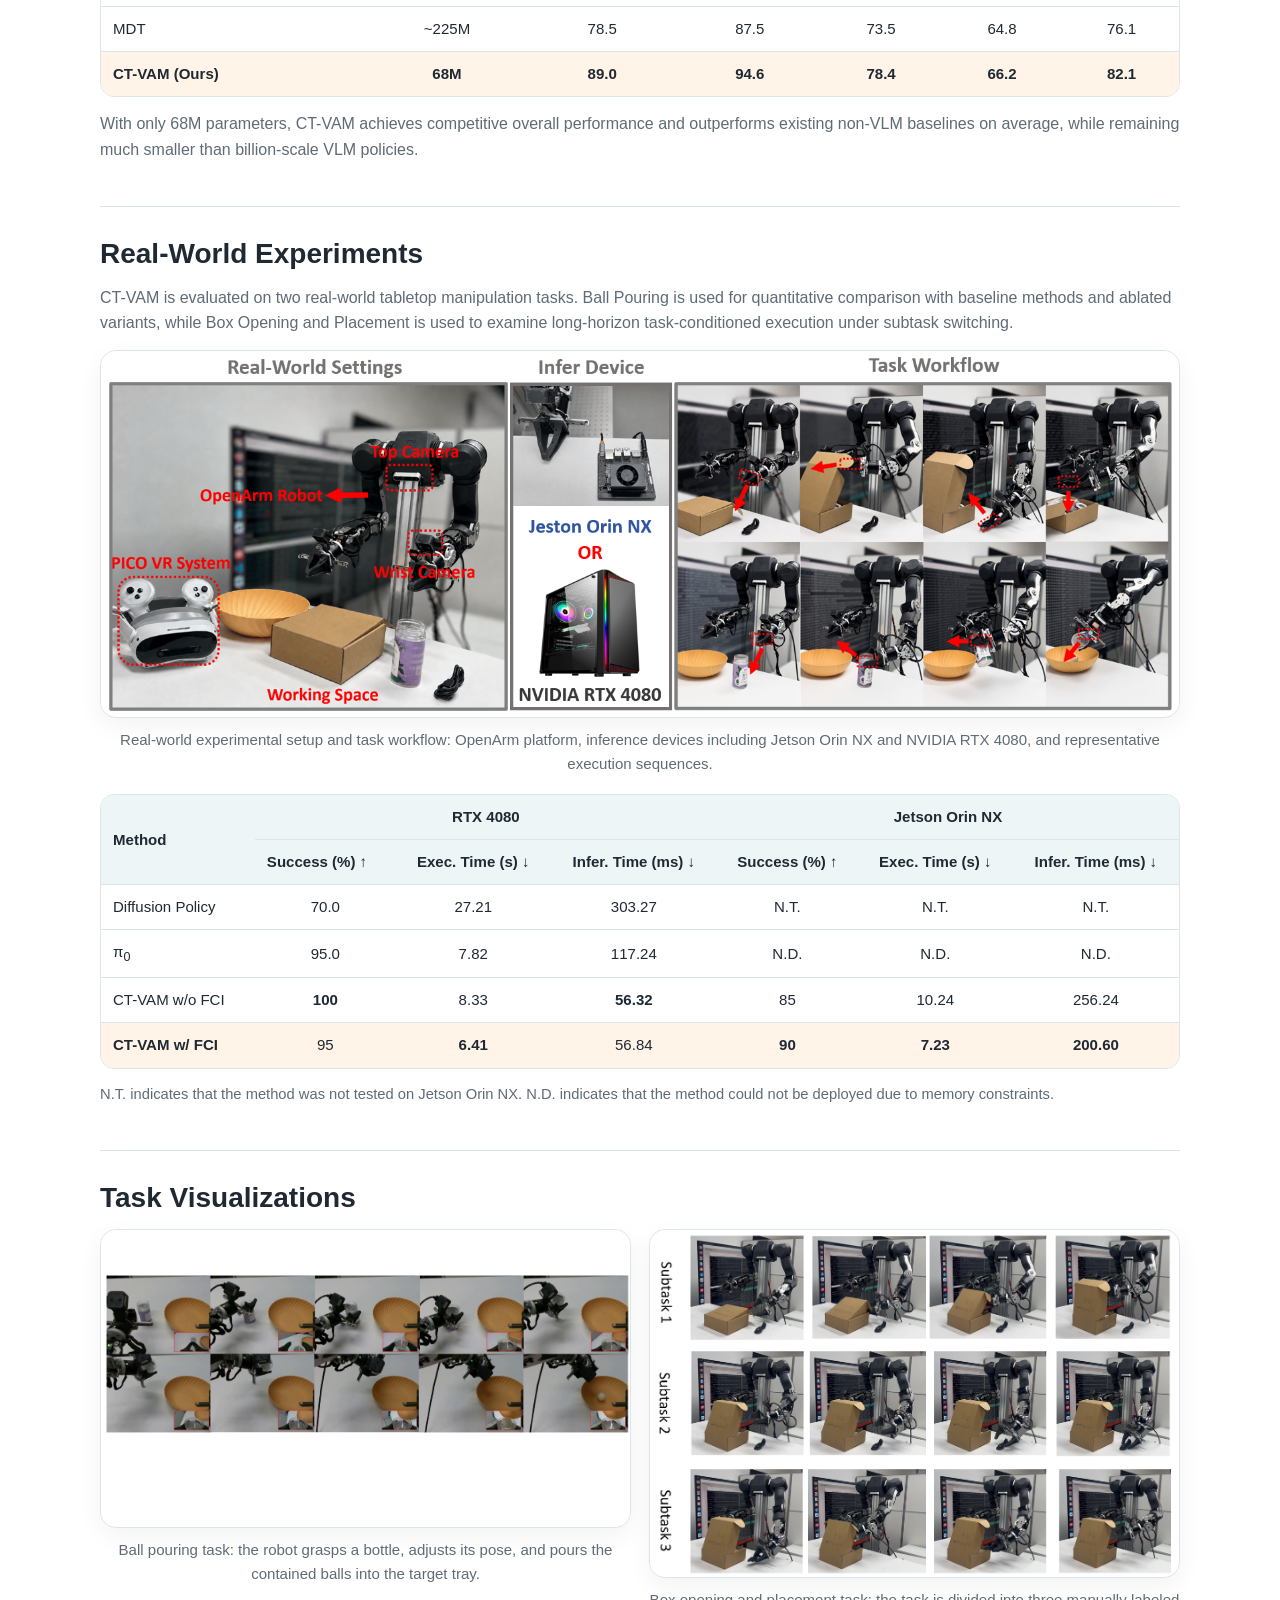
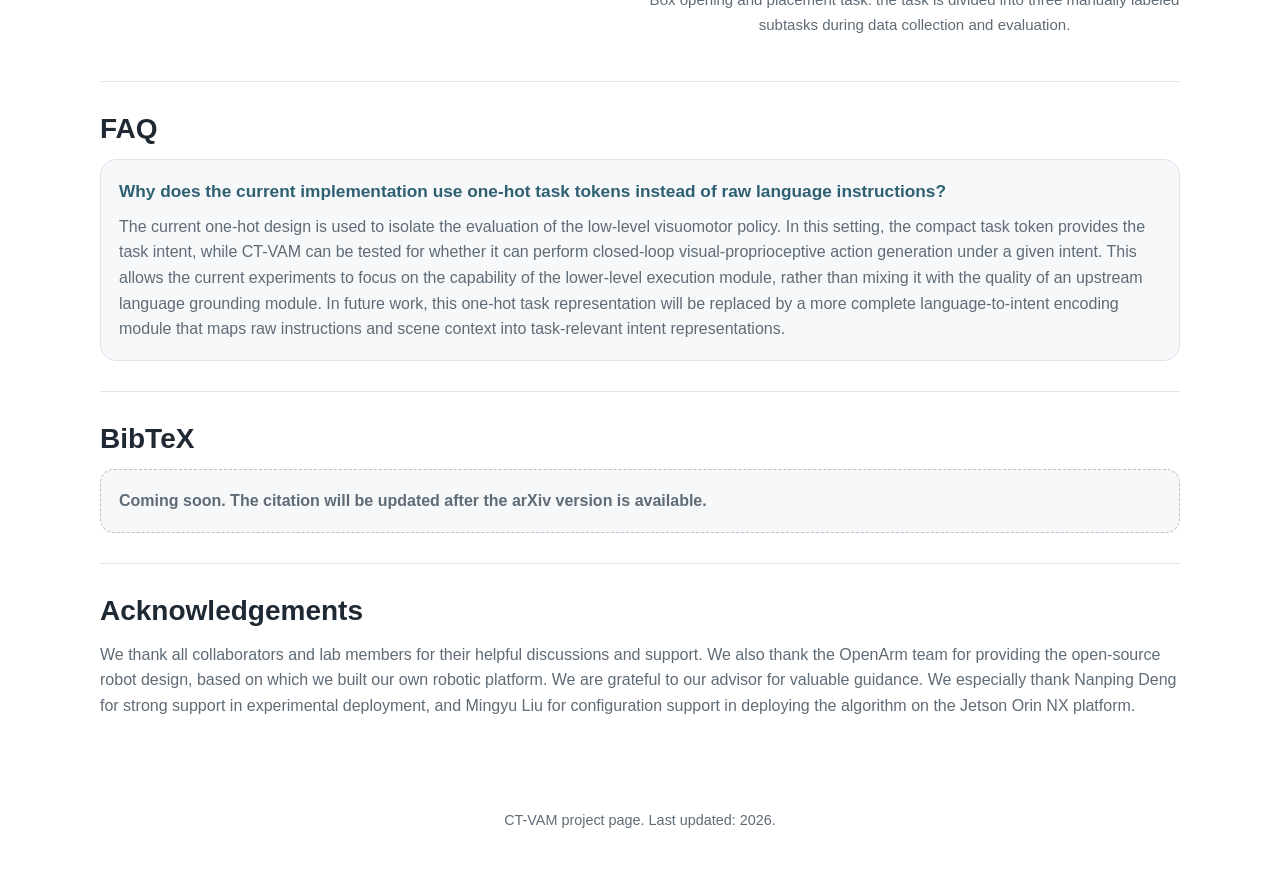
==== commit d895320f: "corresponding author" ====
--- a/index.html
+++ b/index.html
@@ -23,10 +23,10 @@
         <span>Yize Guo<sup>*</sup></span>,
         <span>Jiabin Guo<sup>*</sup></span>,
         <span>Qingchen Liu</span>,
-        <span>Jiahu Qin</span>
+        <span>Jiahu Qin<sup>&dagger;</sup></span>
       </p>
       <p class="affiliations">AIRLab, University of Science and Technology of China</p>
-      <p class="equal-contribution"><sup>*</sup>Equal contribution</p>
+      <p class="equal-contribution"><sup>*</sup>Equal contribution. <sup>&dagger;</sup>Corresponding author.</p>
 
       <div class="button-row" aria-label="project links">
         <button class="button button-disabled" type="button" disabled>Paper <span>(coming soon)</span></button>
@@ -208,4 +208,4 @@
     <p>CT-VAM project page. Last updated: 2026.</p>
   </footer>
 </body>
-</html>
+</html>
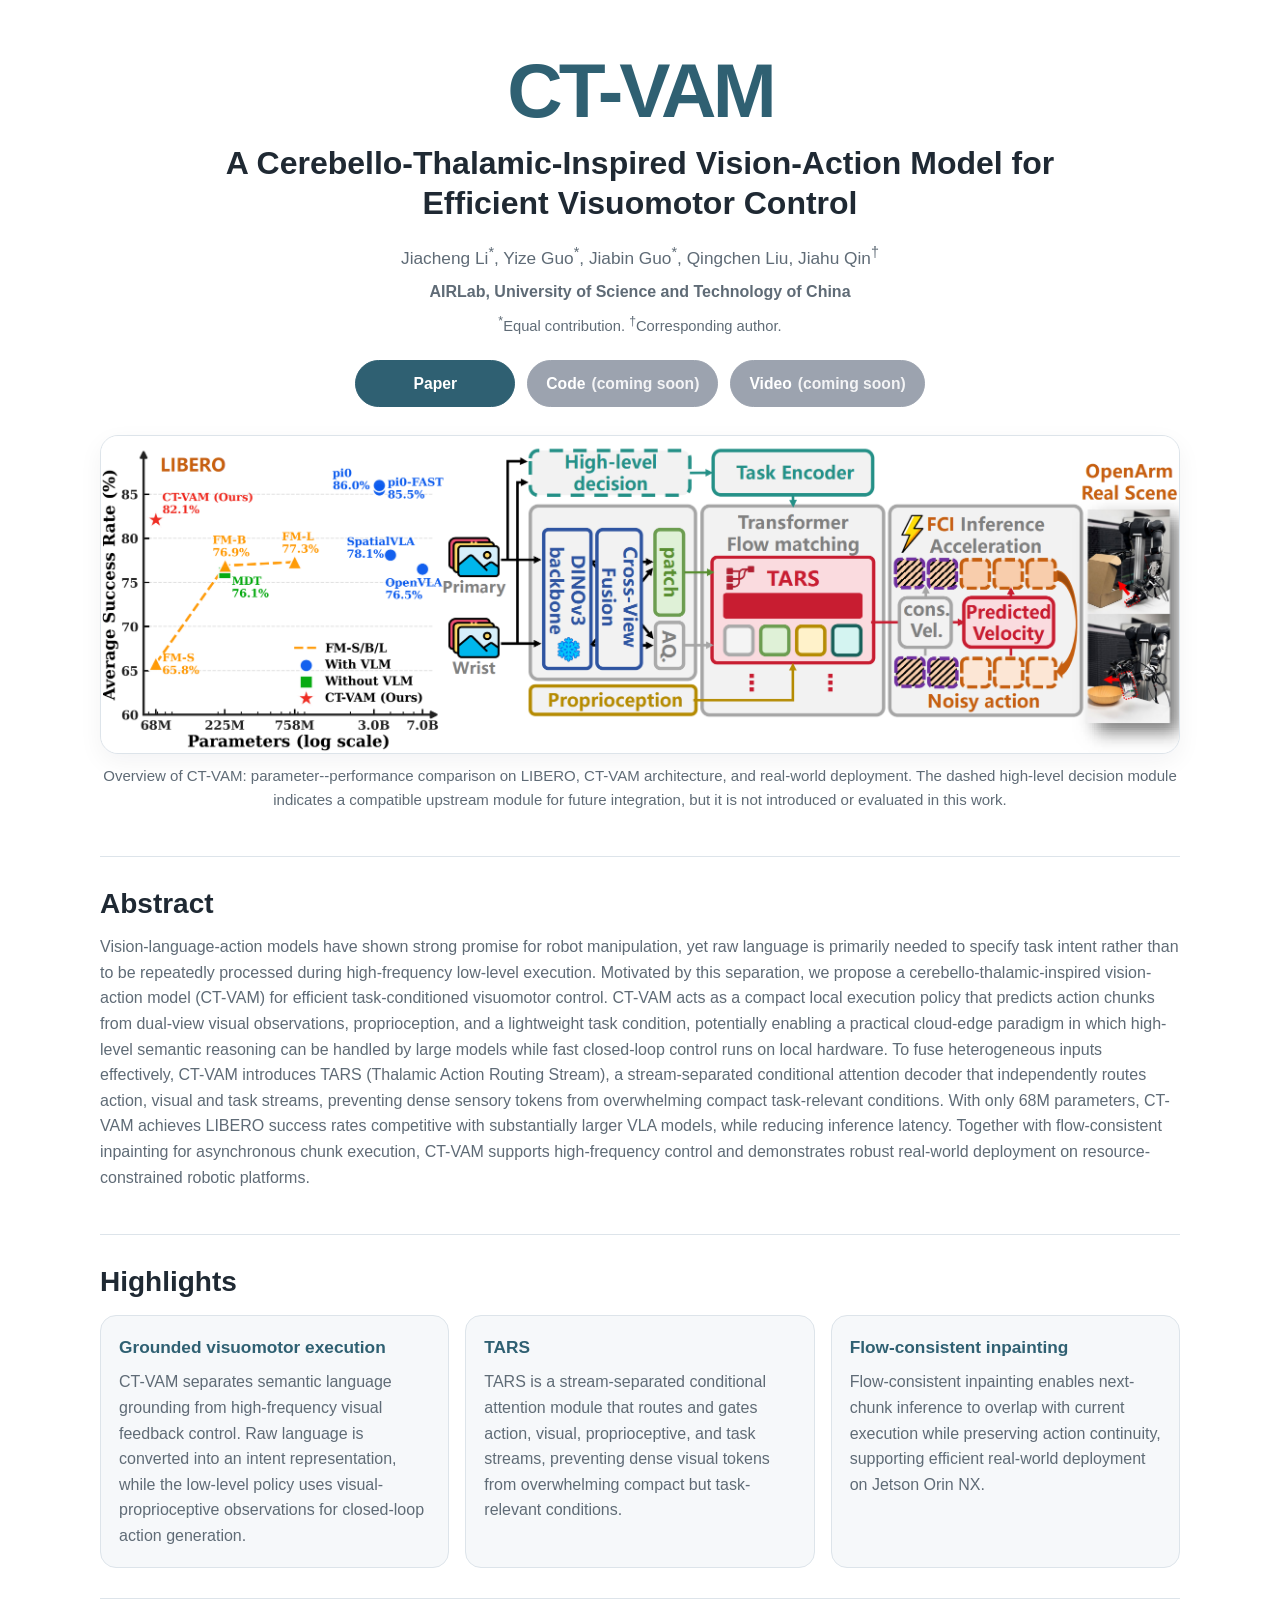
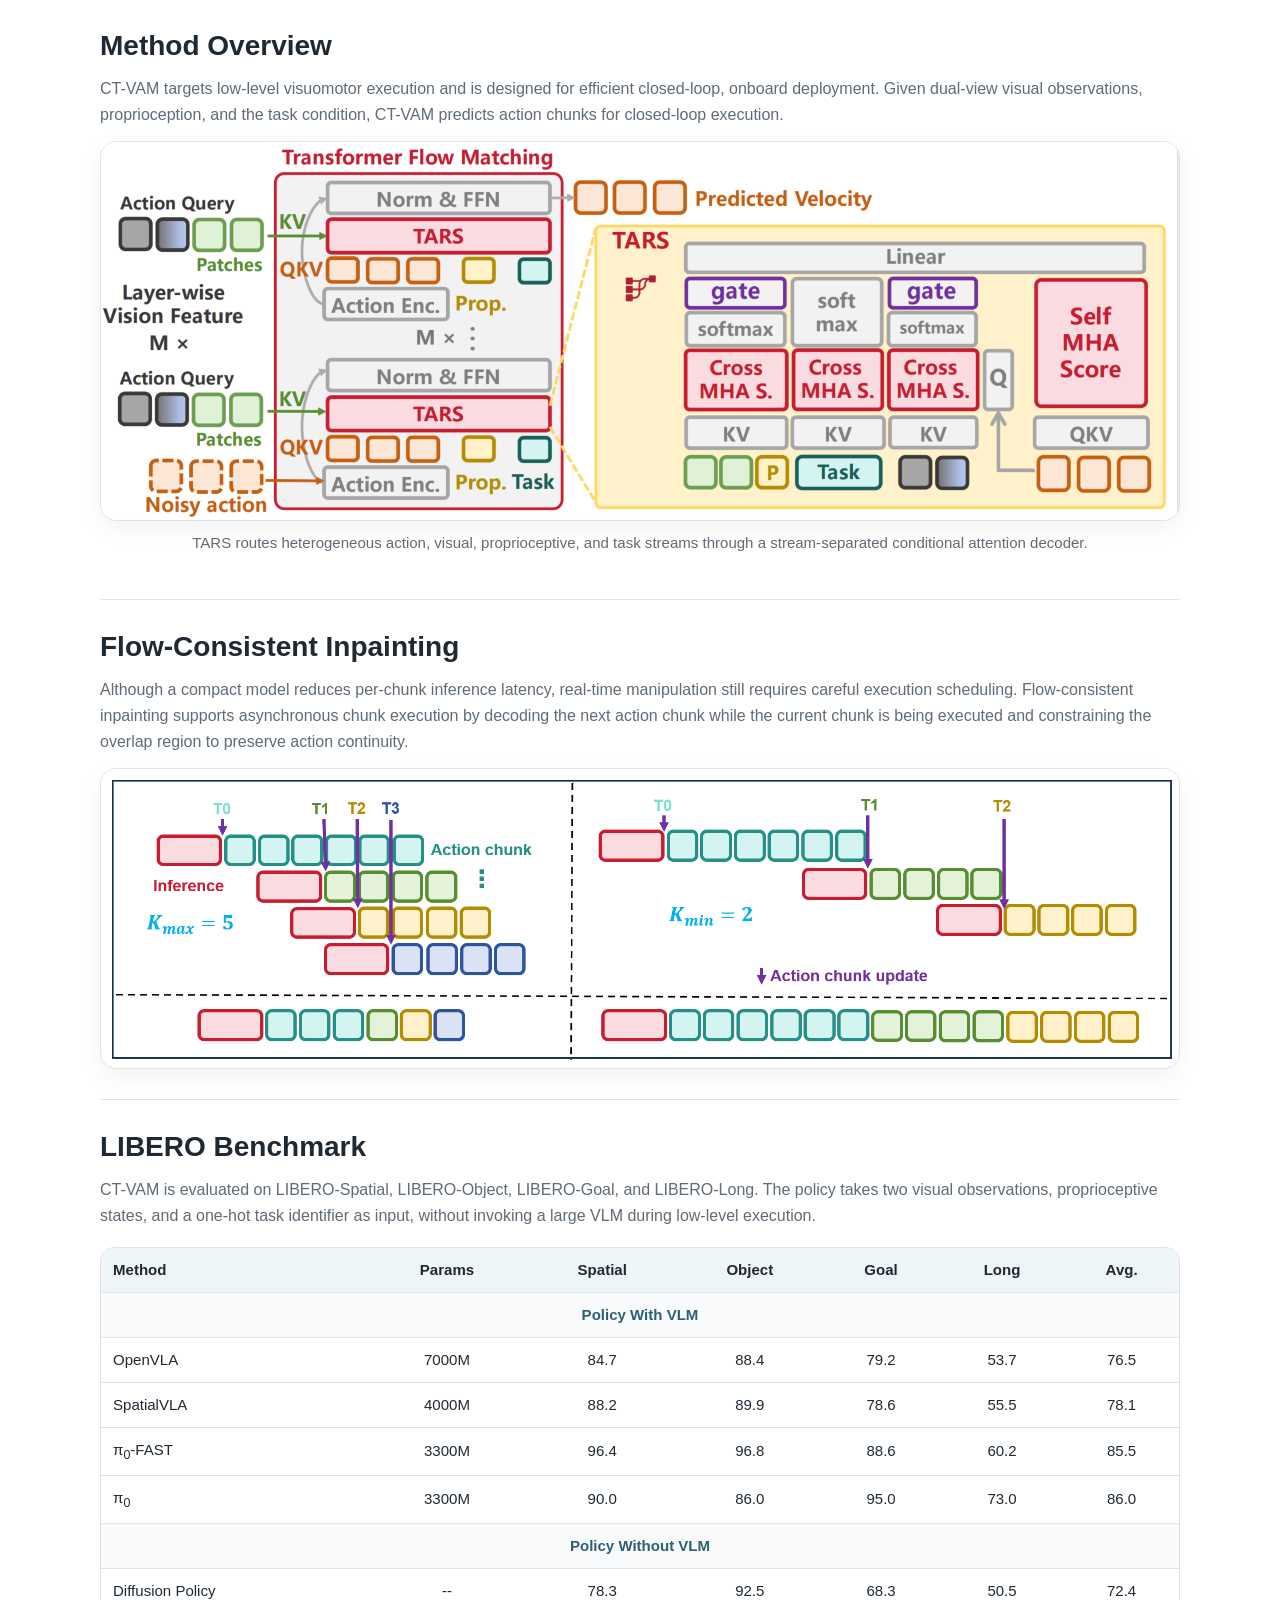
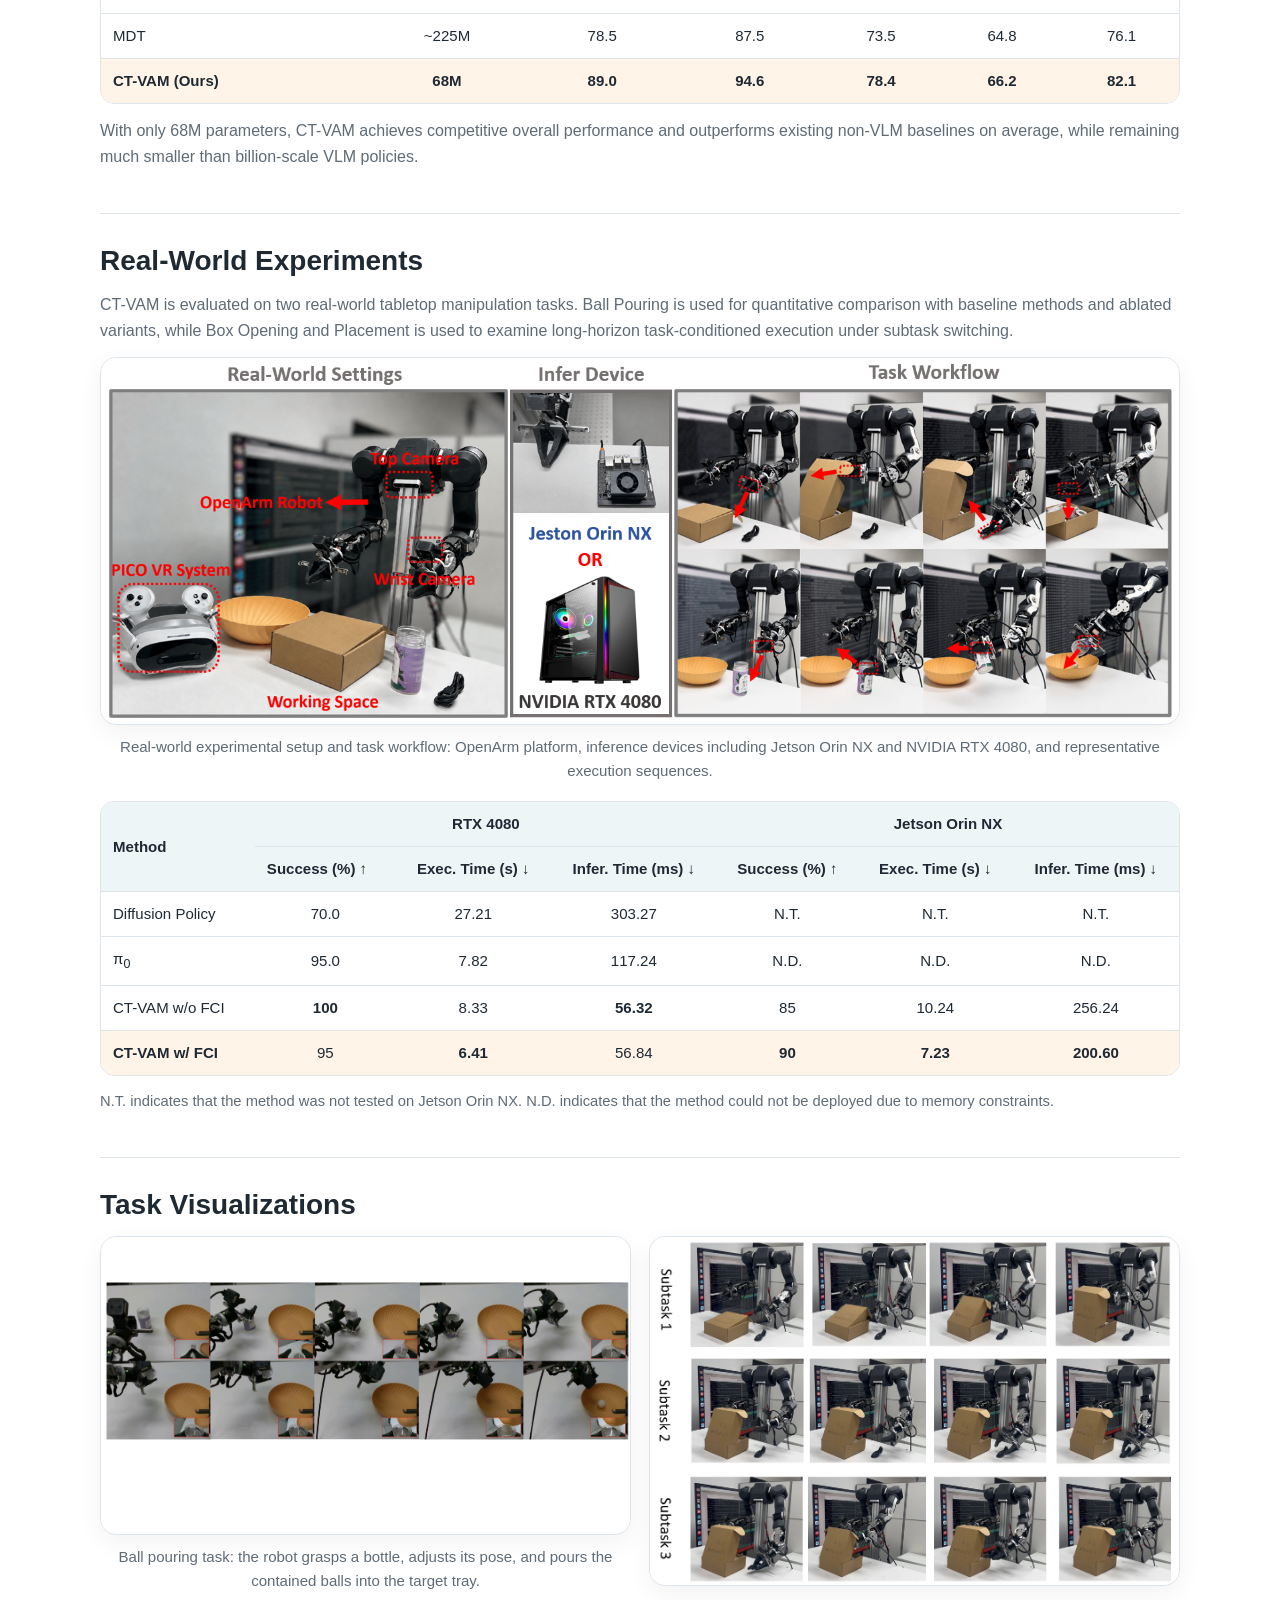
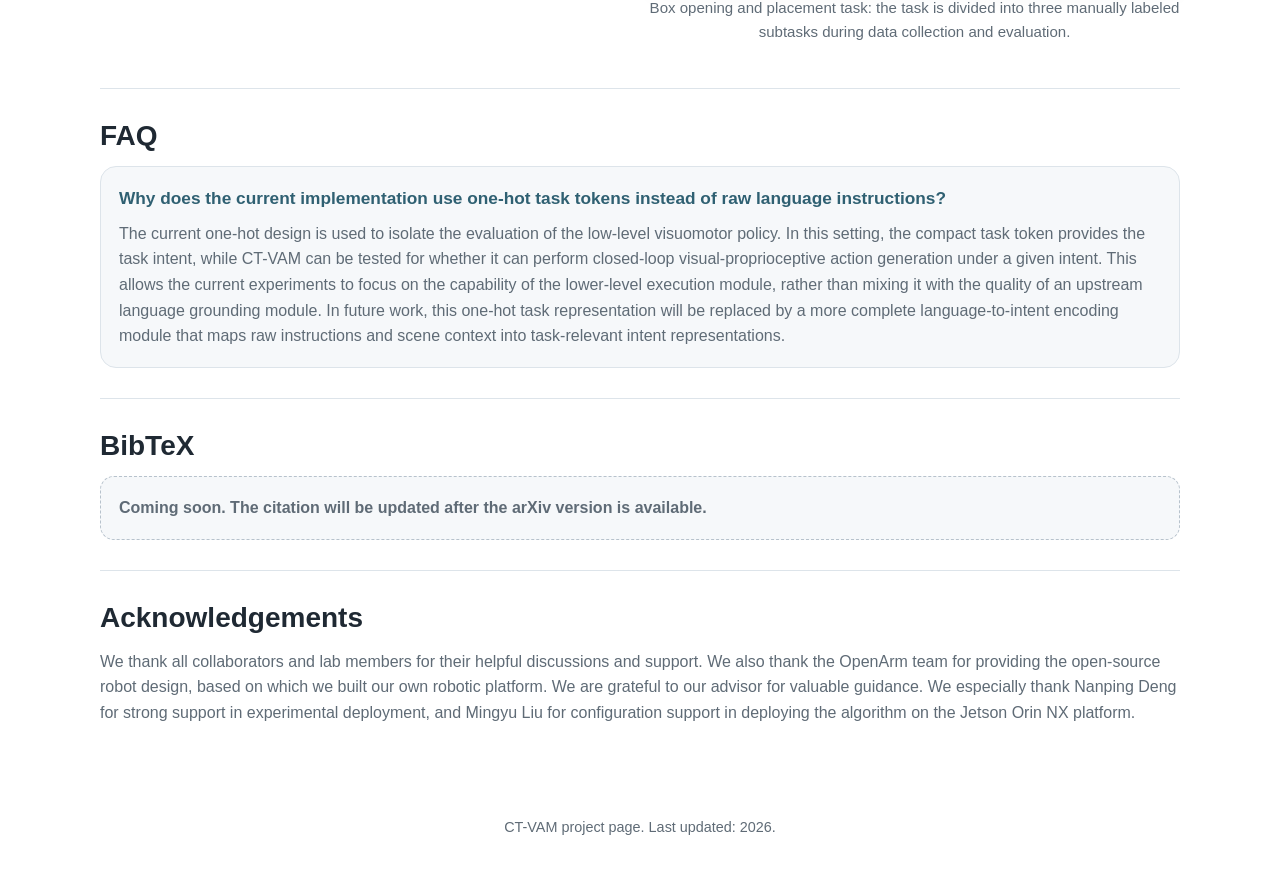
==== commit 457f862a: "add paper" ====
--- a/index.html
+++ b/index.html
@@ -29,7 +29,7 @@
       <p class="equal-contribution"><sup>*</sup>Equal contribution. <sup>&dagger;</sup>Corresponding author.</p>
 
       <div class="button-row" aria-label="project links">
-        <button class="button button-disabled" type="button" disabled>Paper <span>(coming soon)</span></button>
+        <a class="button" href="https://arxiv.org/abs/2606.09572" target="_blank" rel="noopener noreferrer">Paper</a>
         <button class="button button-disabled" type="button" disabled>Code <span>(coming soon)</span></button>
         <button class="button button-disabled" type="button" disabled>Video <span>(coming soon)</span></button>
       </div>
@@ -208,4 +208,4 @@
     <p>CT-VAM project page. Last updated: 2026.</p>
   </footer>
 </body>
-</html>+</html>
--- a/assets/css/main.css
+++ b/assets/css/main.css
@@ -81,6 +81,7 @@
   font-weight: 800;
   border: 1px solid var(--accent);
   font-size: 0.98rem;
+  text-decoration: none;
 }
 .button span { font-weight: 600; opacity: 0.88; }
 .button-disabled {
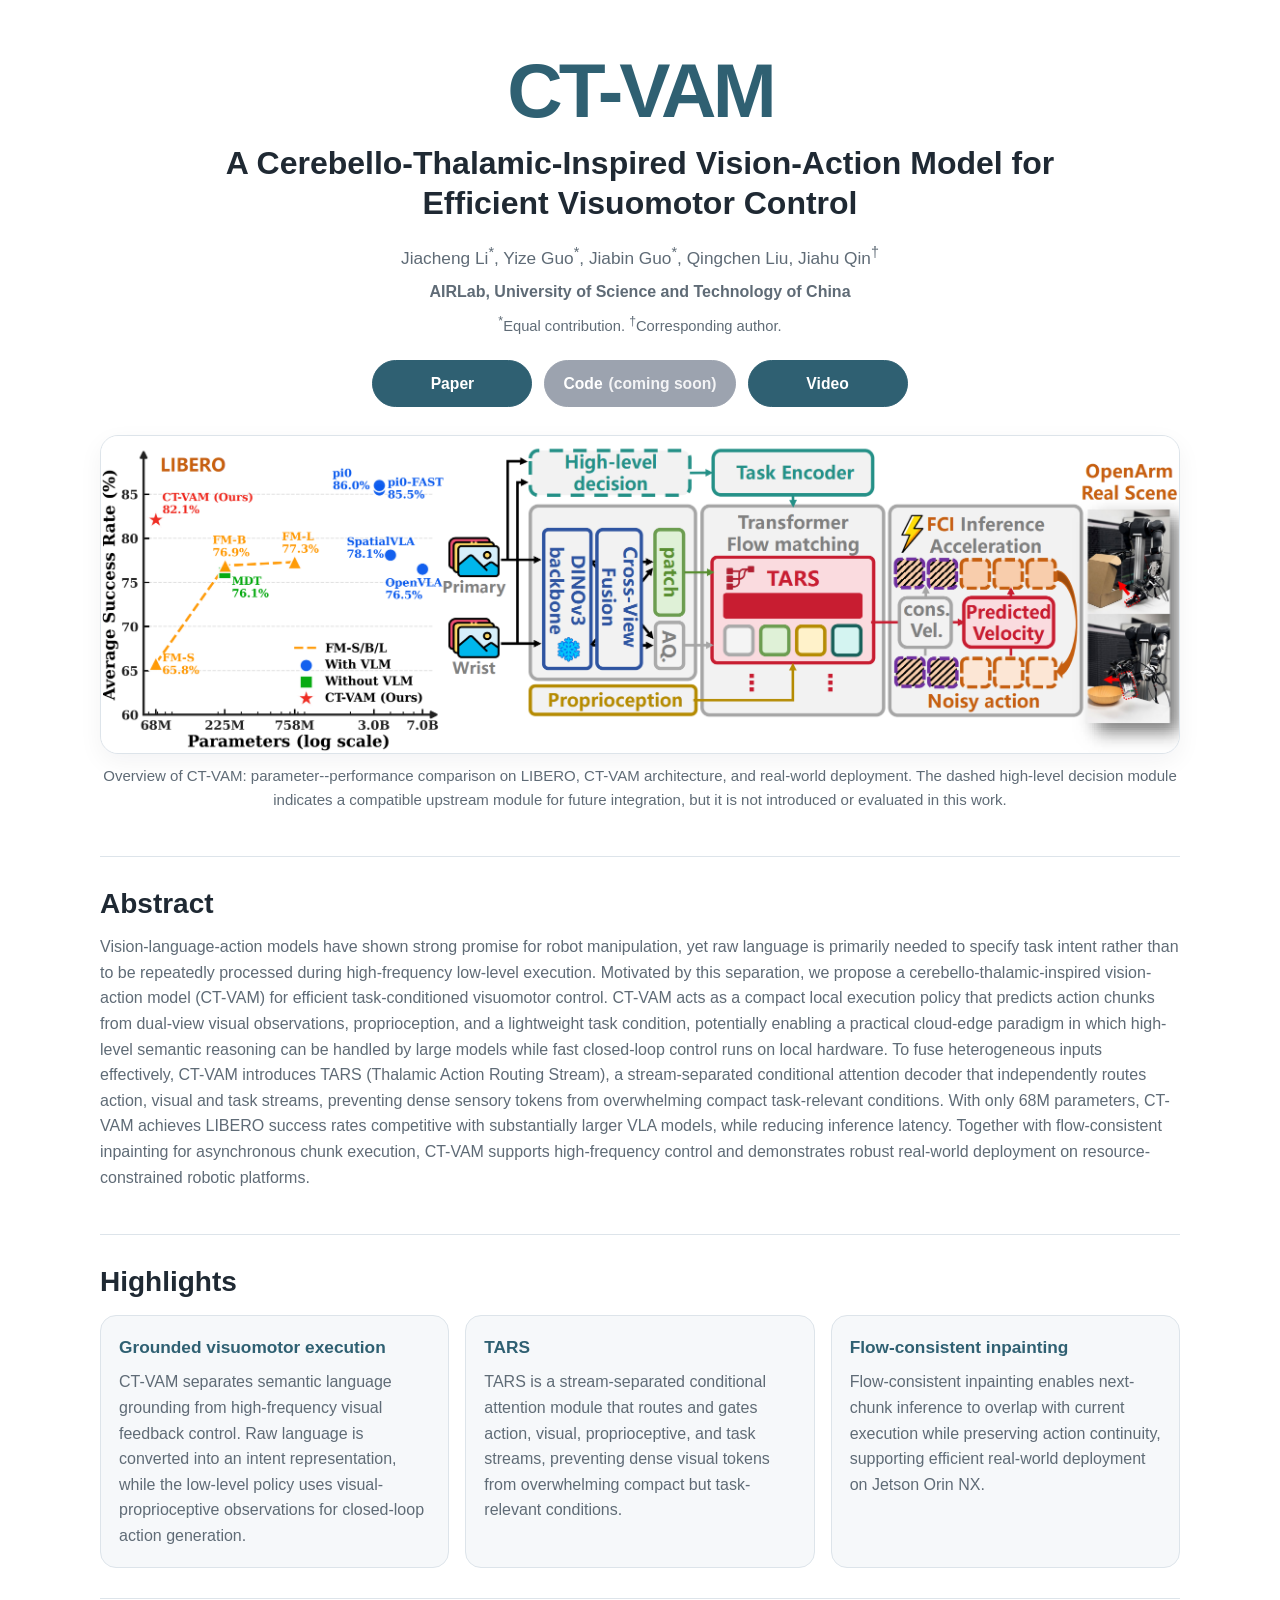
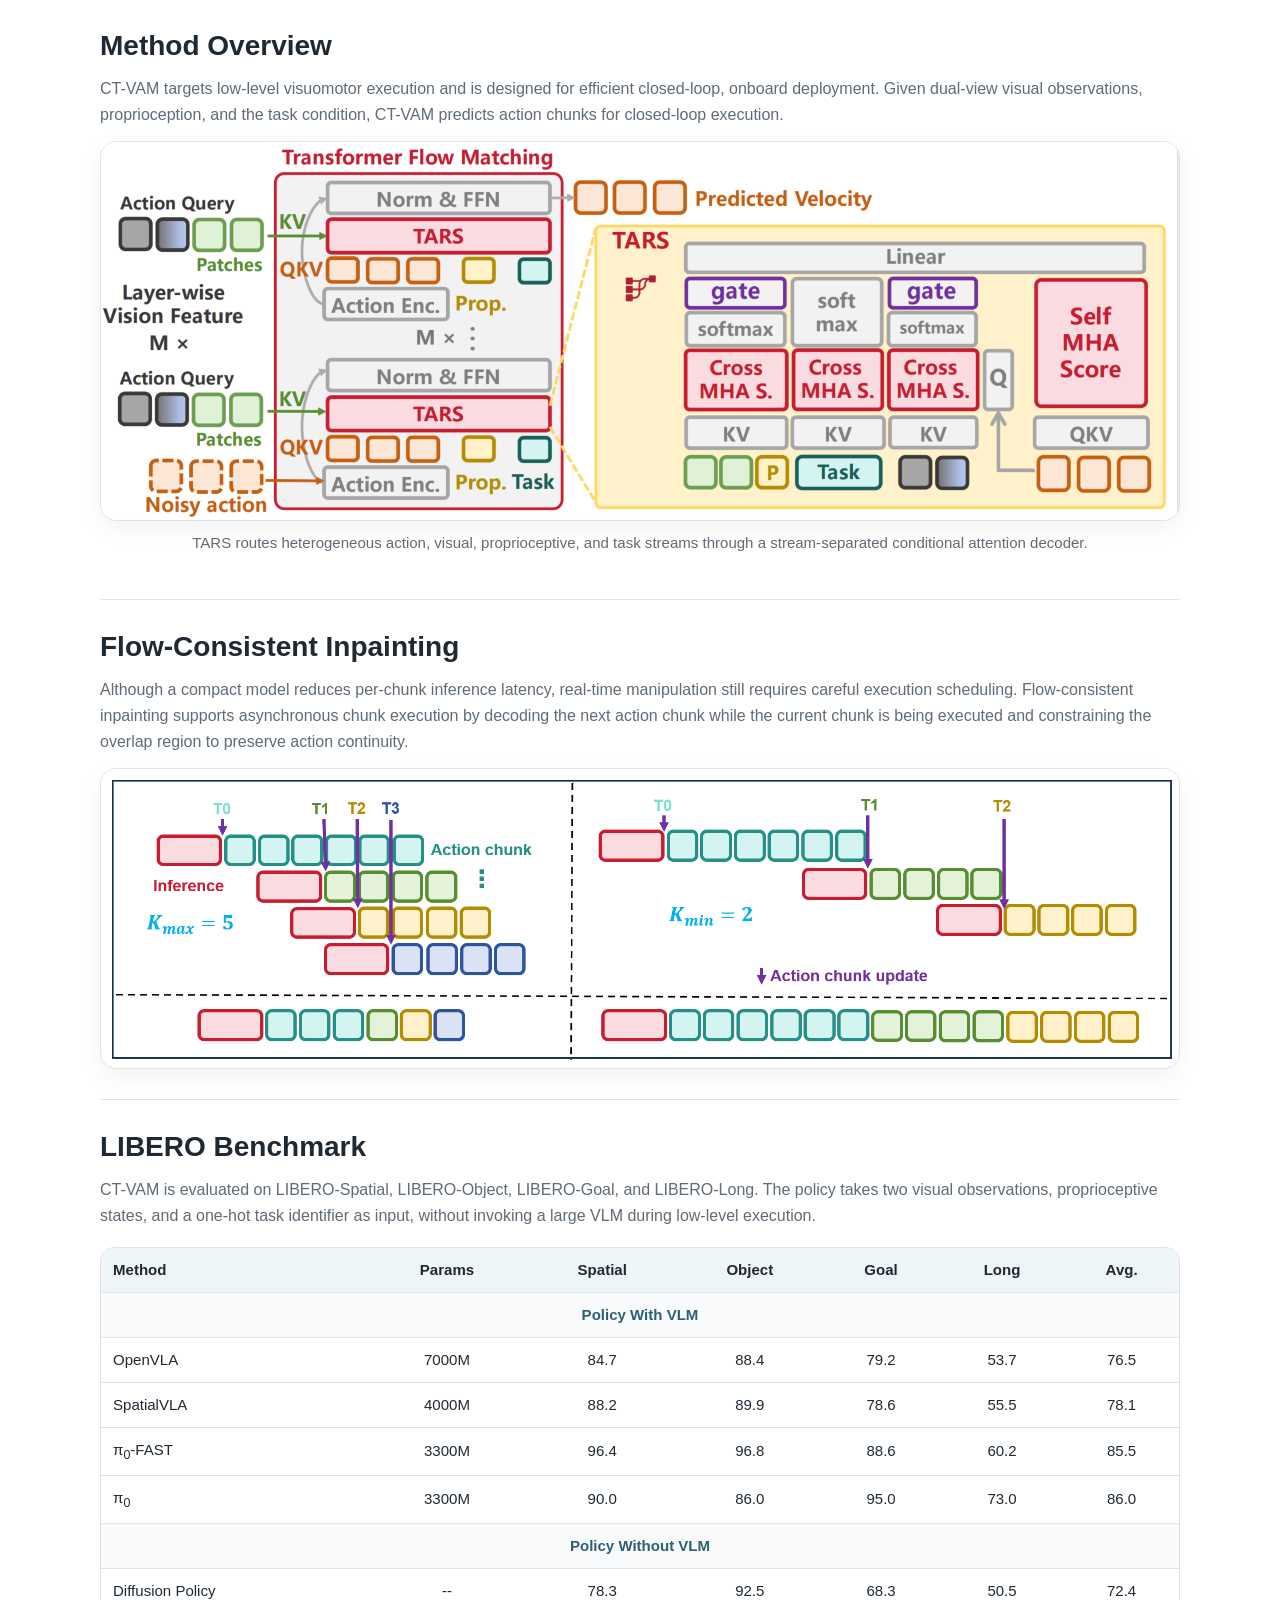
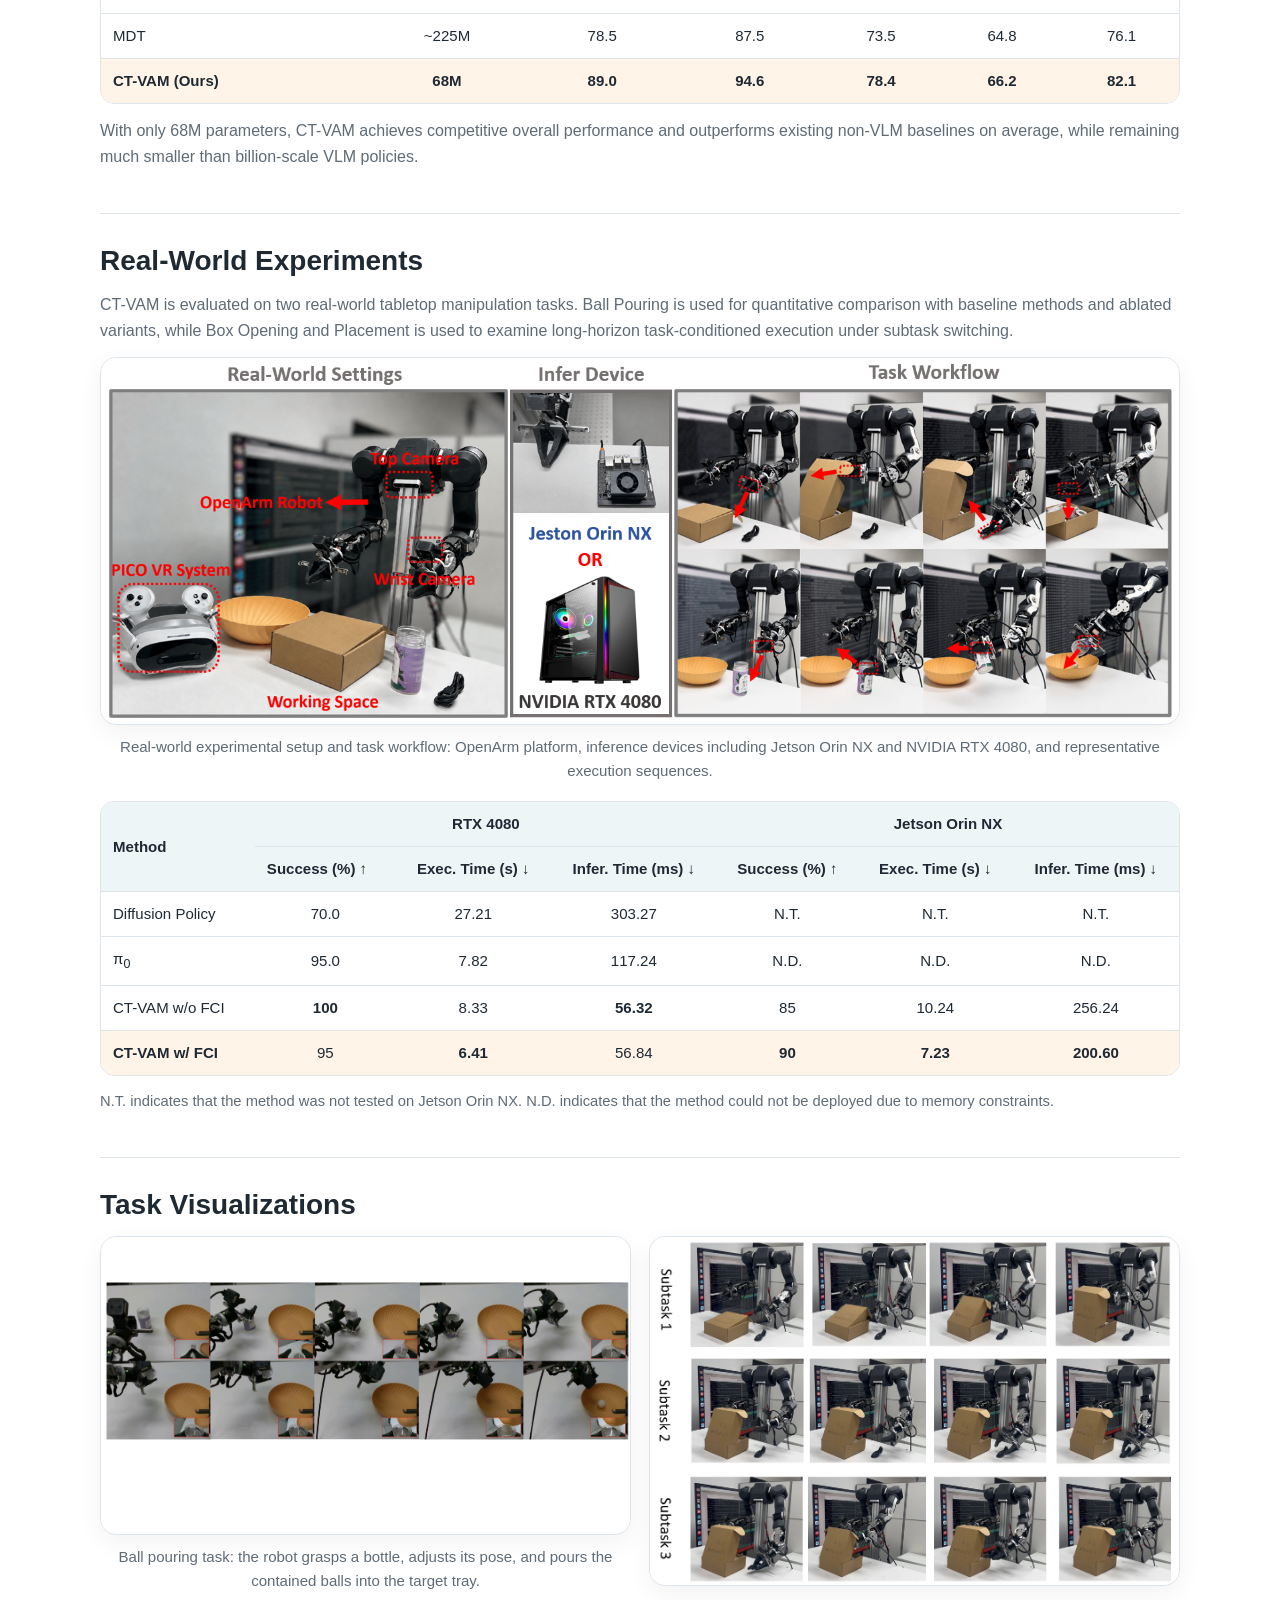
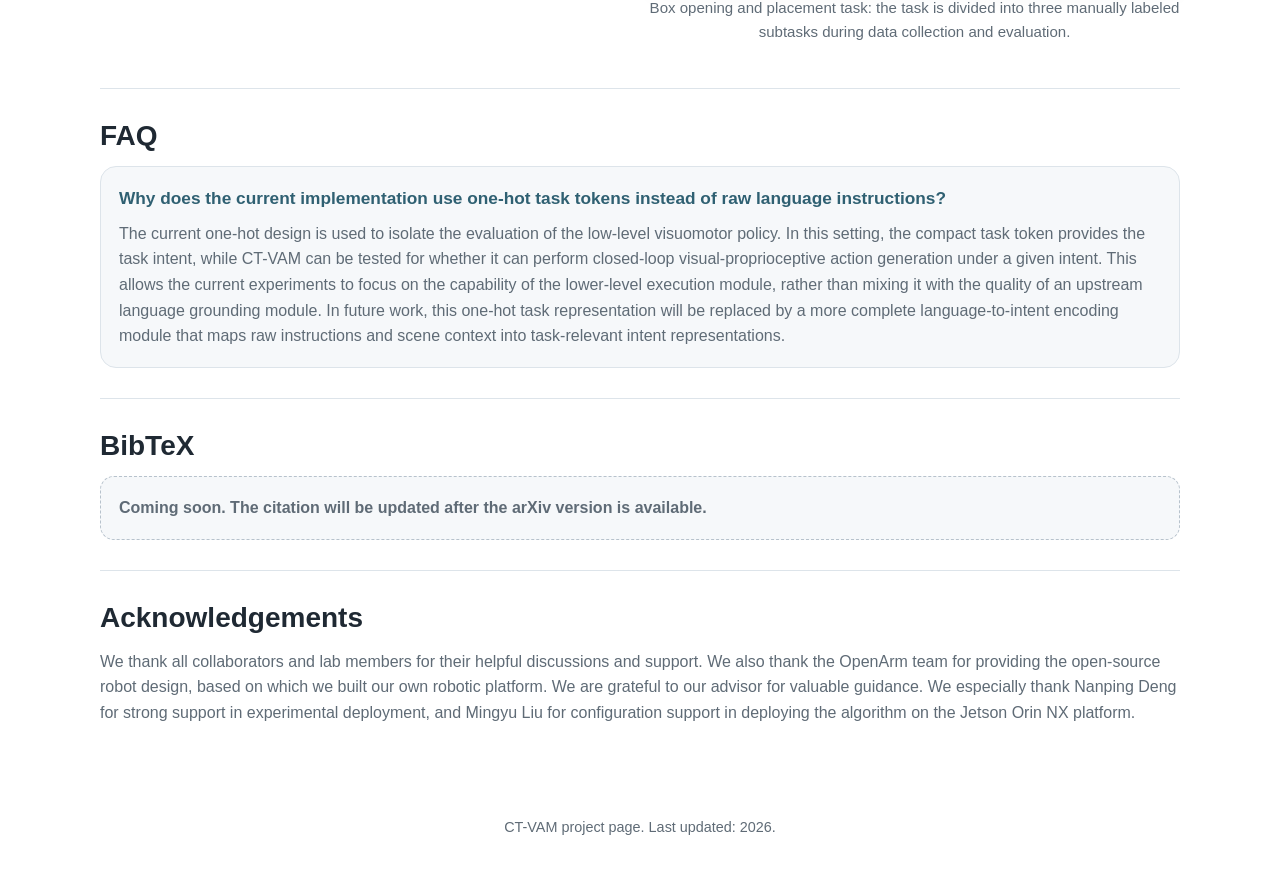
==== commit 00754be2: "video_url" ====
--- a/index.html
+++ b/index.html
@@ -31,7 +31,7 @@
       <div class="button-row" aria-label="project links">
         <a class="button" href="https://arxiv.org/abs/2606.09572" target="_blank" rel="noopener noreferrer">Paper</a>
         <button class="button button-disabled" type="button" disabled>Code <span>(coming soon)</span></button>
-        <button class="button button-disabled" type="button" disabled>Video <span>(coming soon)</span></button>
+        <a class="button" href="https://youtu.be/X_9O3lD-sp0" target="_blank" rel="noopener noreferrer">Video</a>
       </div>
     </header>
 
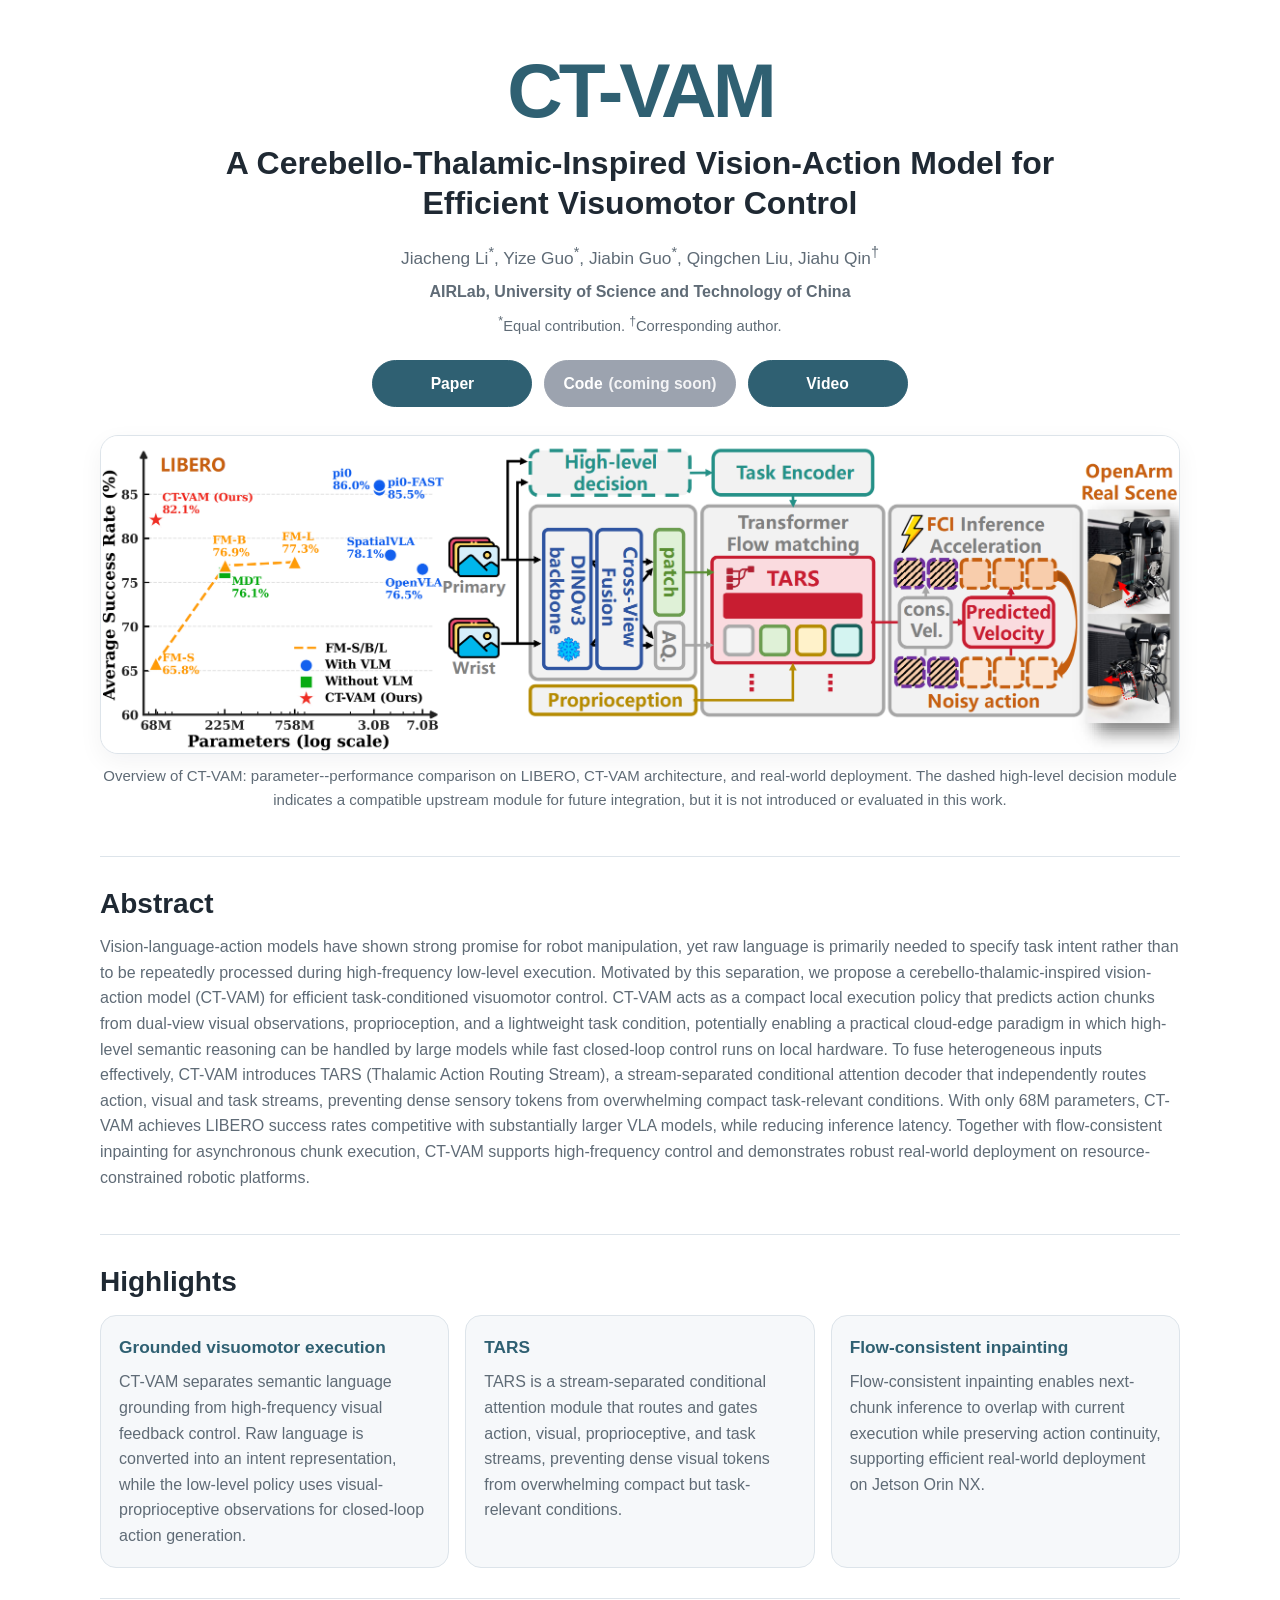
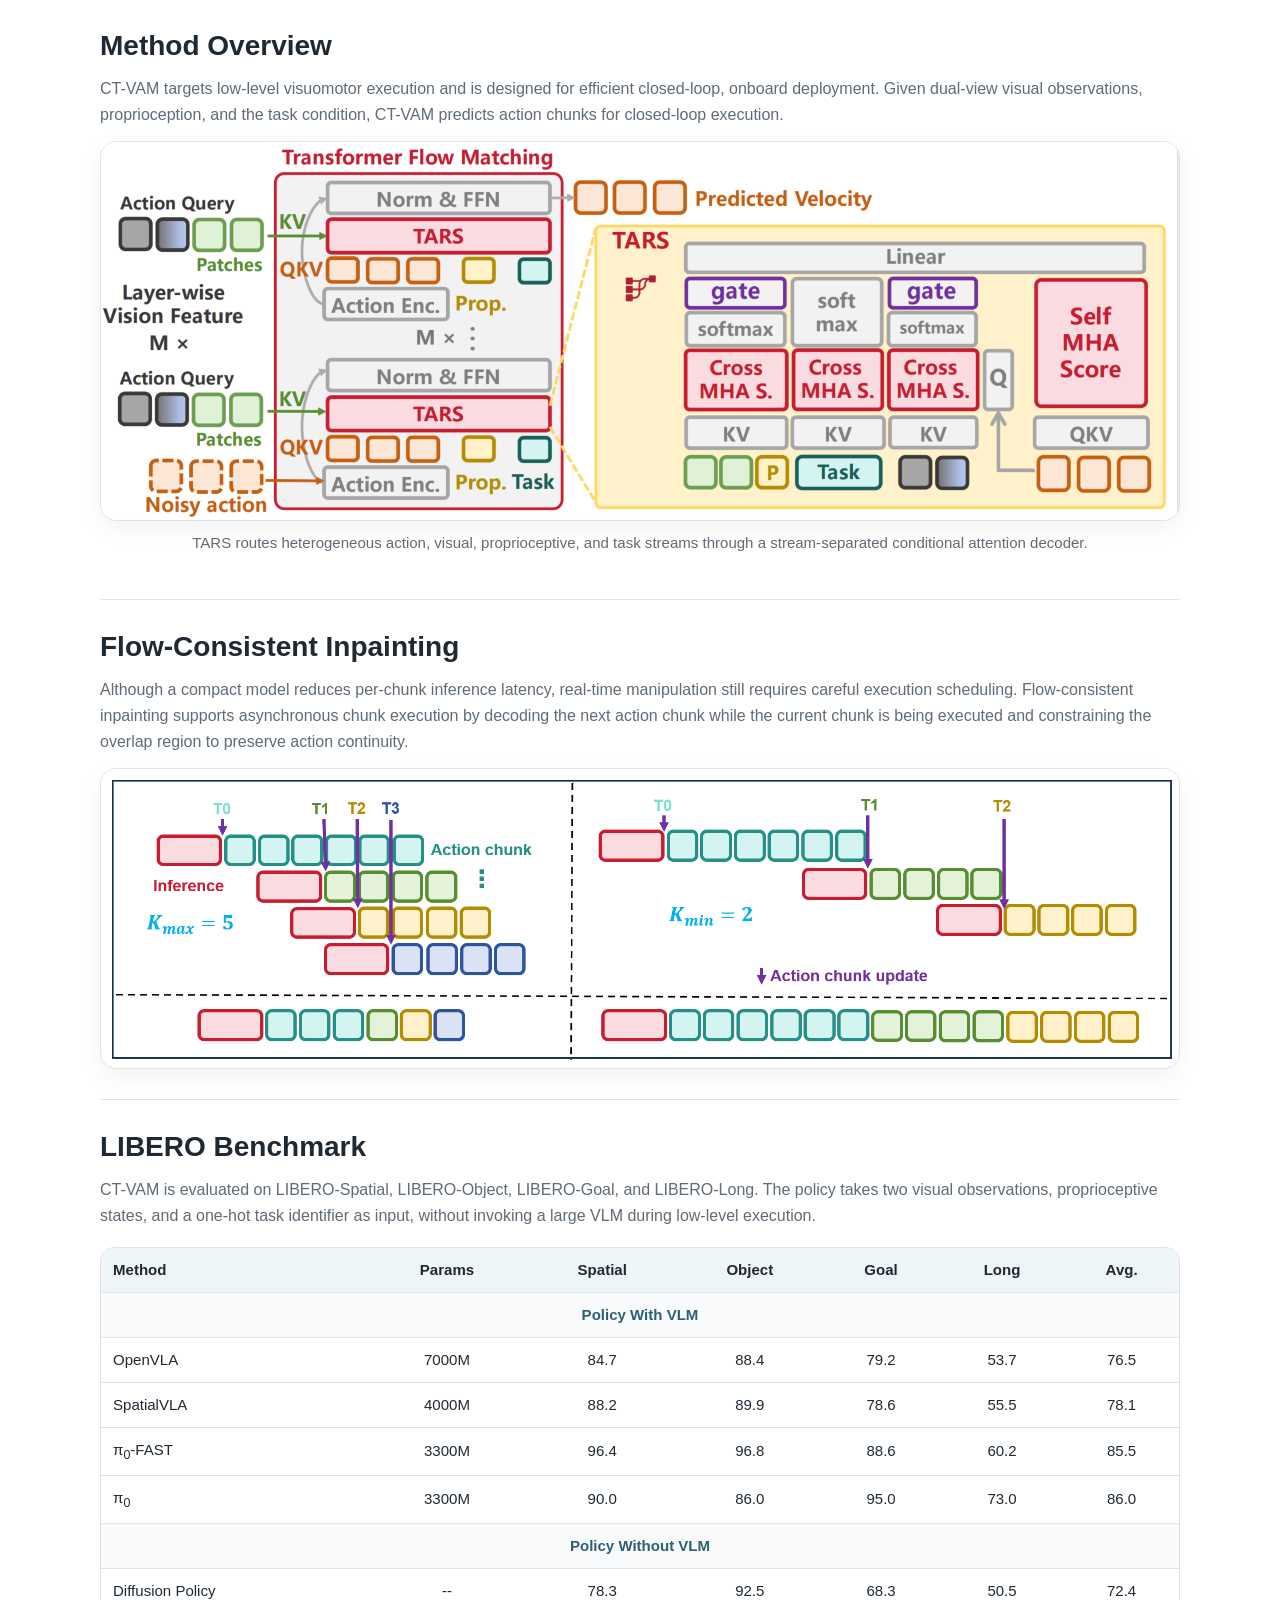
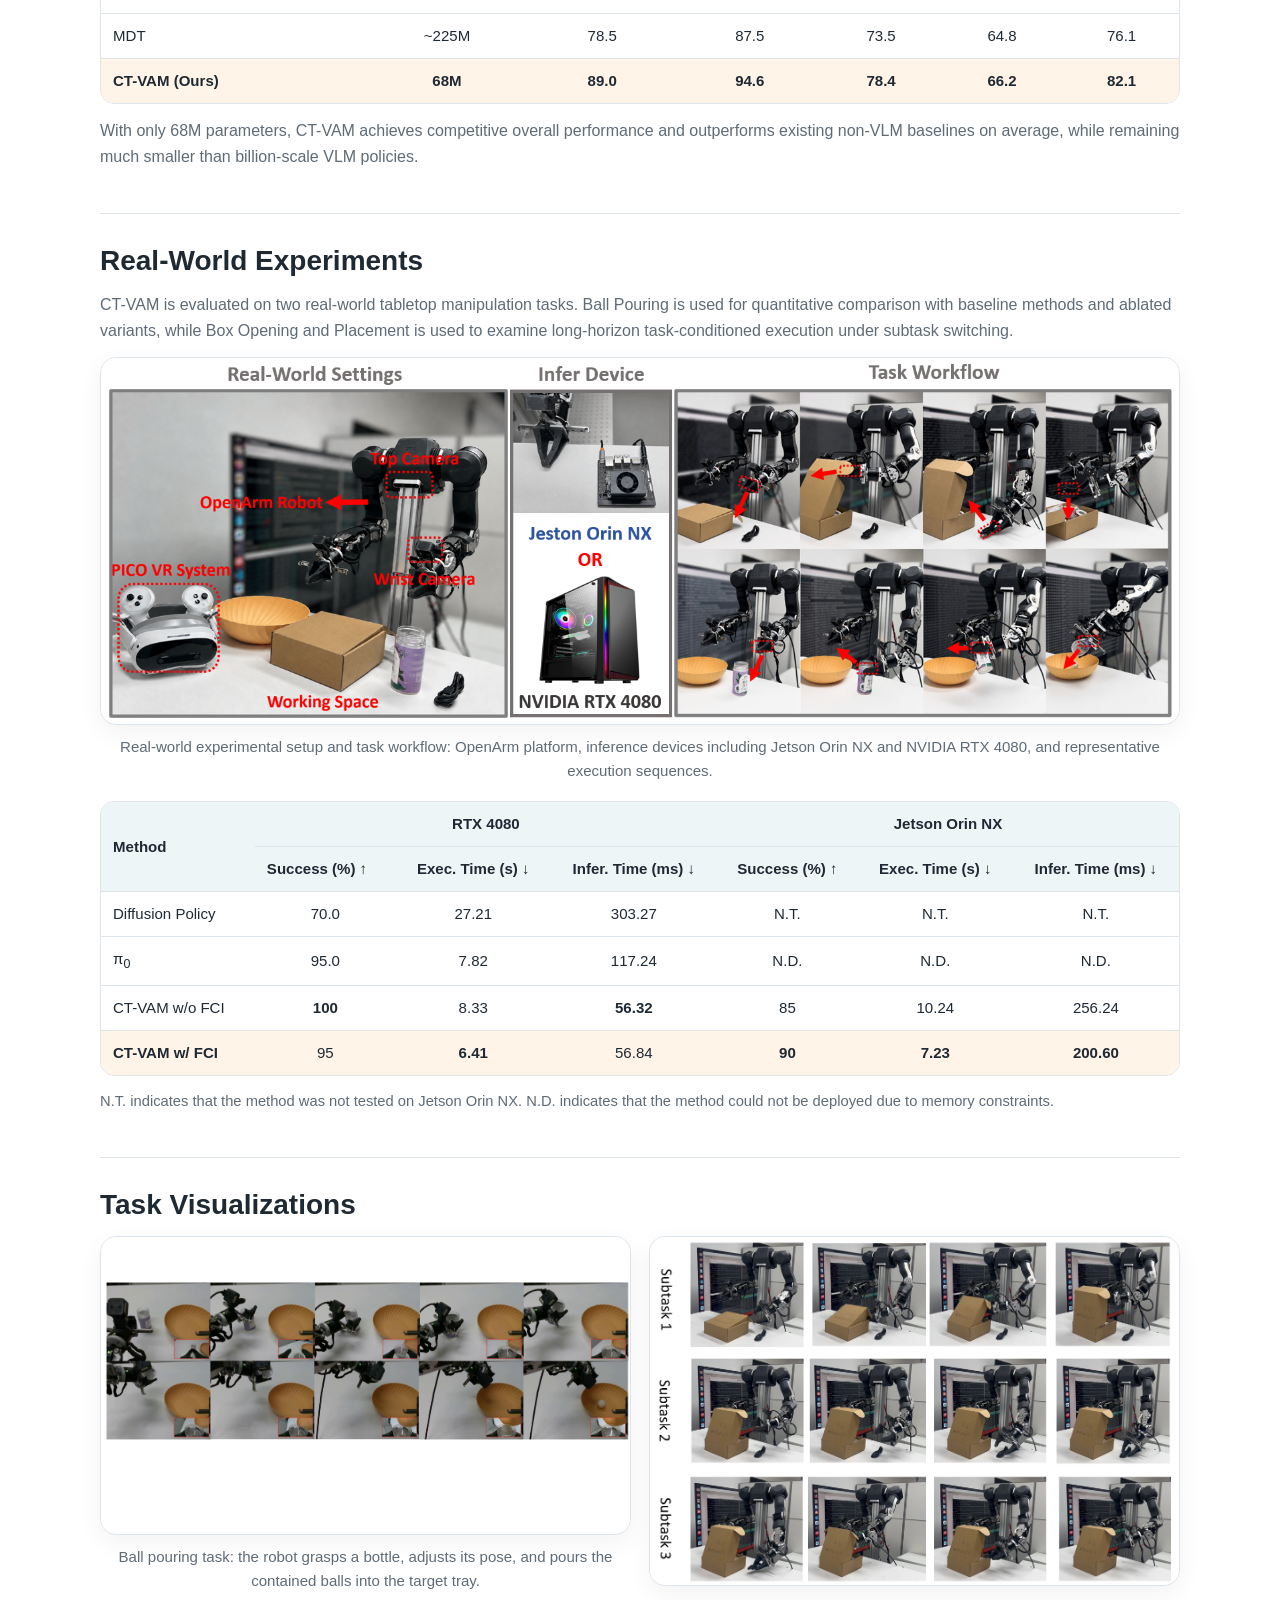
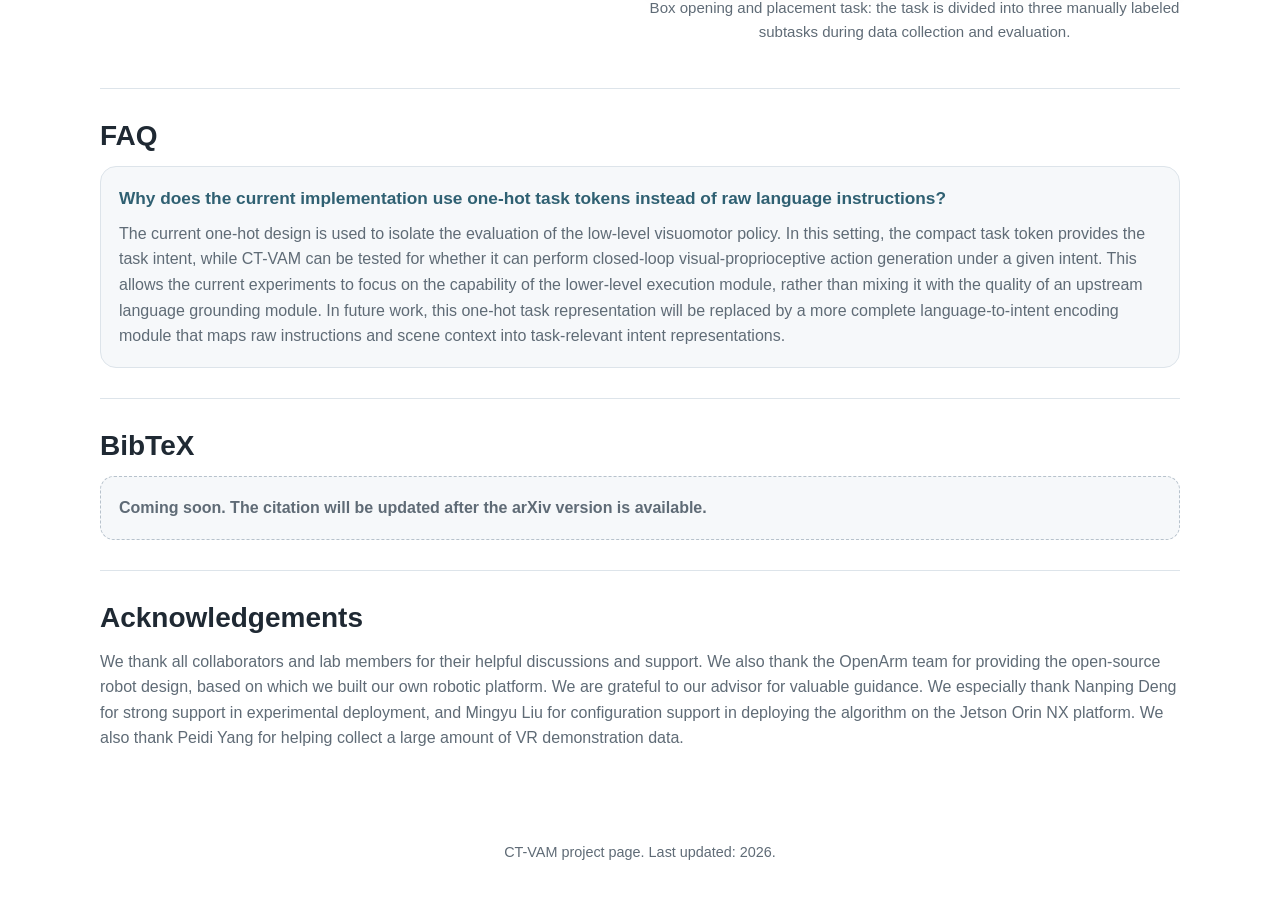
==== commit 9d831a44: "ackn" ====
--- a/index.html
+++ b/index.html
@@ -196,7 +196,7 @@
 <section class="section" id="acknowledgements">
   <h2>Acknowledgements</h2>
   <p>
-    We thank all collaborators and lab members for their helpful discussions and support. We also thank the OpenArm team for providing the open-source robot design, based on which we built our own robotic platform. We are grateful to our advisor for valuable guidance. We especially thank Nanping Deng for strong support in experimental deployment, and Mingyu Liu for configuration support in deploying the algorithm on the Jetson Orin NX platform.
+    We thank all collaborators and lab members for their helpful discussions and support. We also thank the OpenArm team for providing the open-source robot design, based on which we built our own robotic platform. We are grateful to our advisor for valuable guidance. We especially thank Nanping Deng for strong support in experimental deployment, and Mingyu Liu for configuration support in deploying the algorithm on the Jetson Orin NX platform. We also thank Peidi Yang for helping collect a large amount of VR demonstration data.
   </p>
 </section>
 
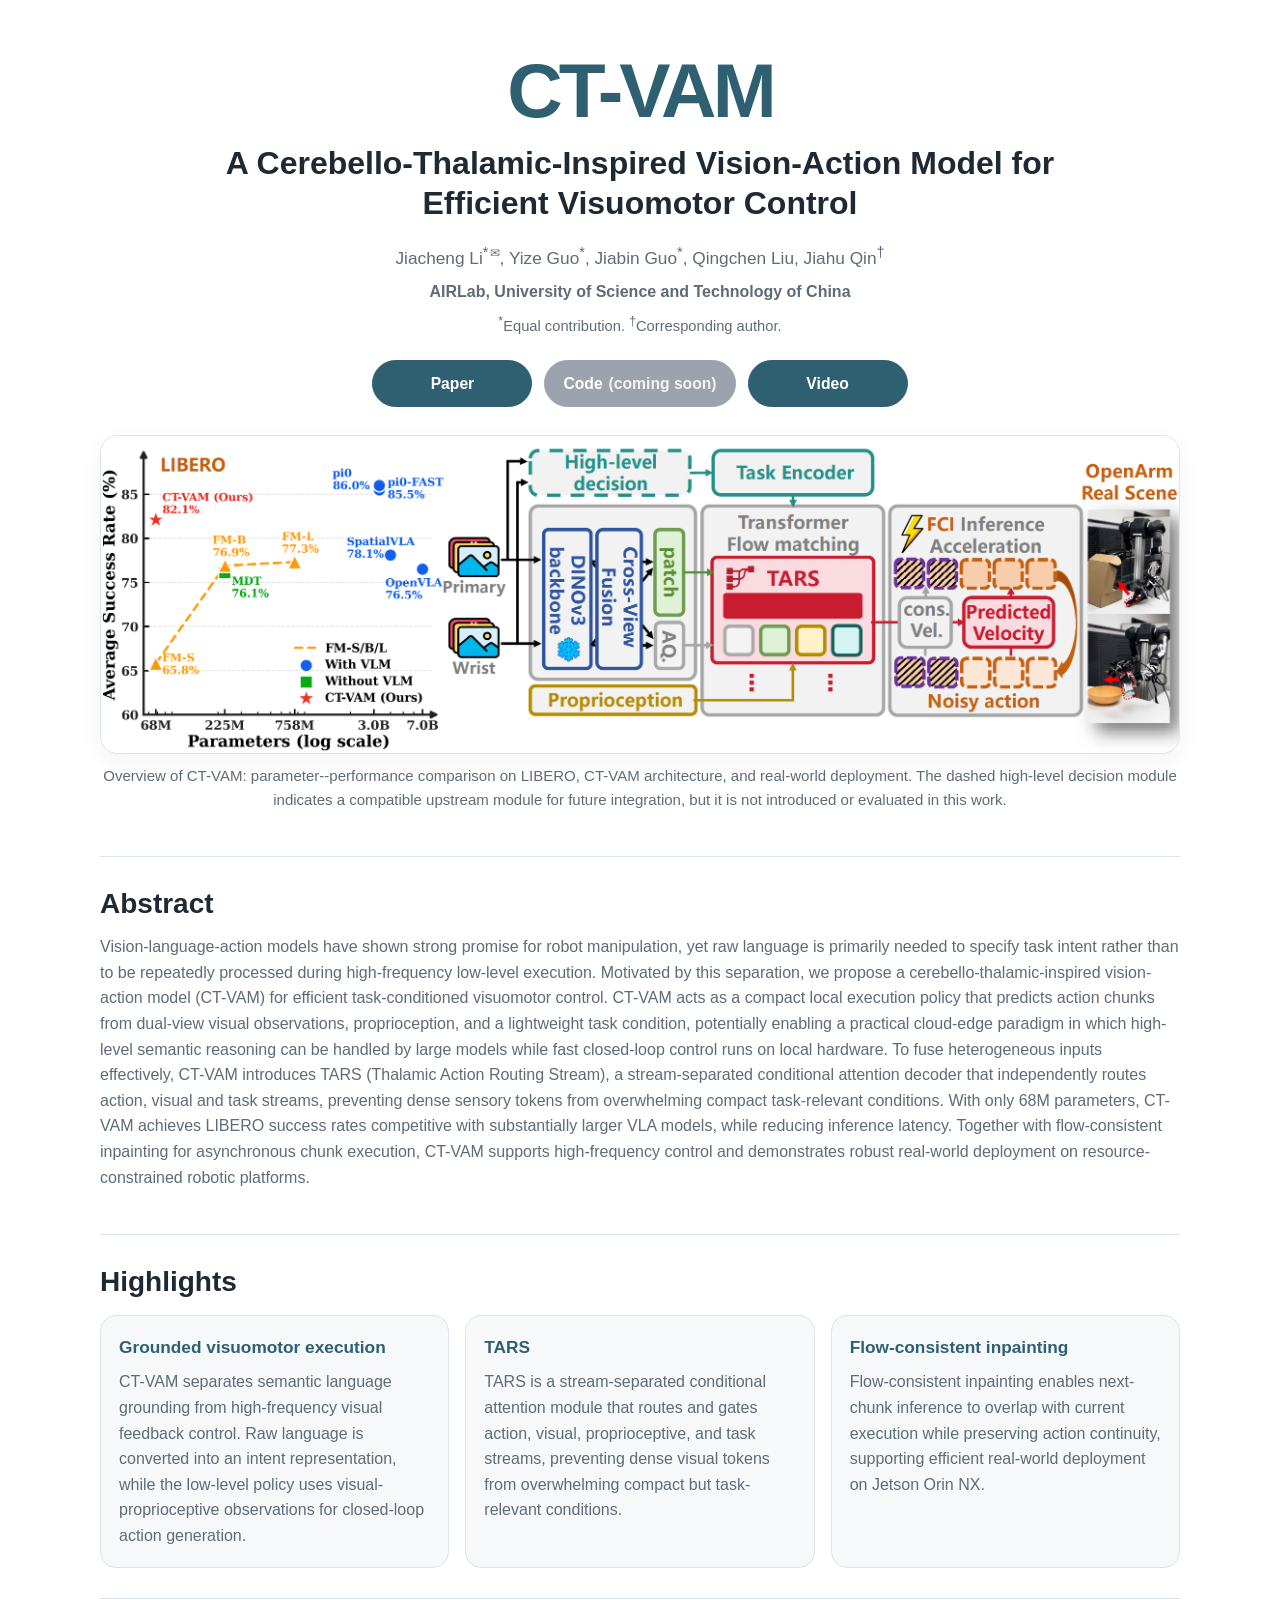
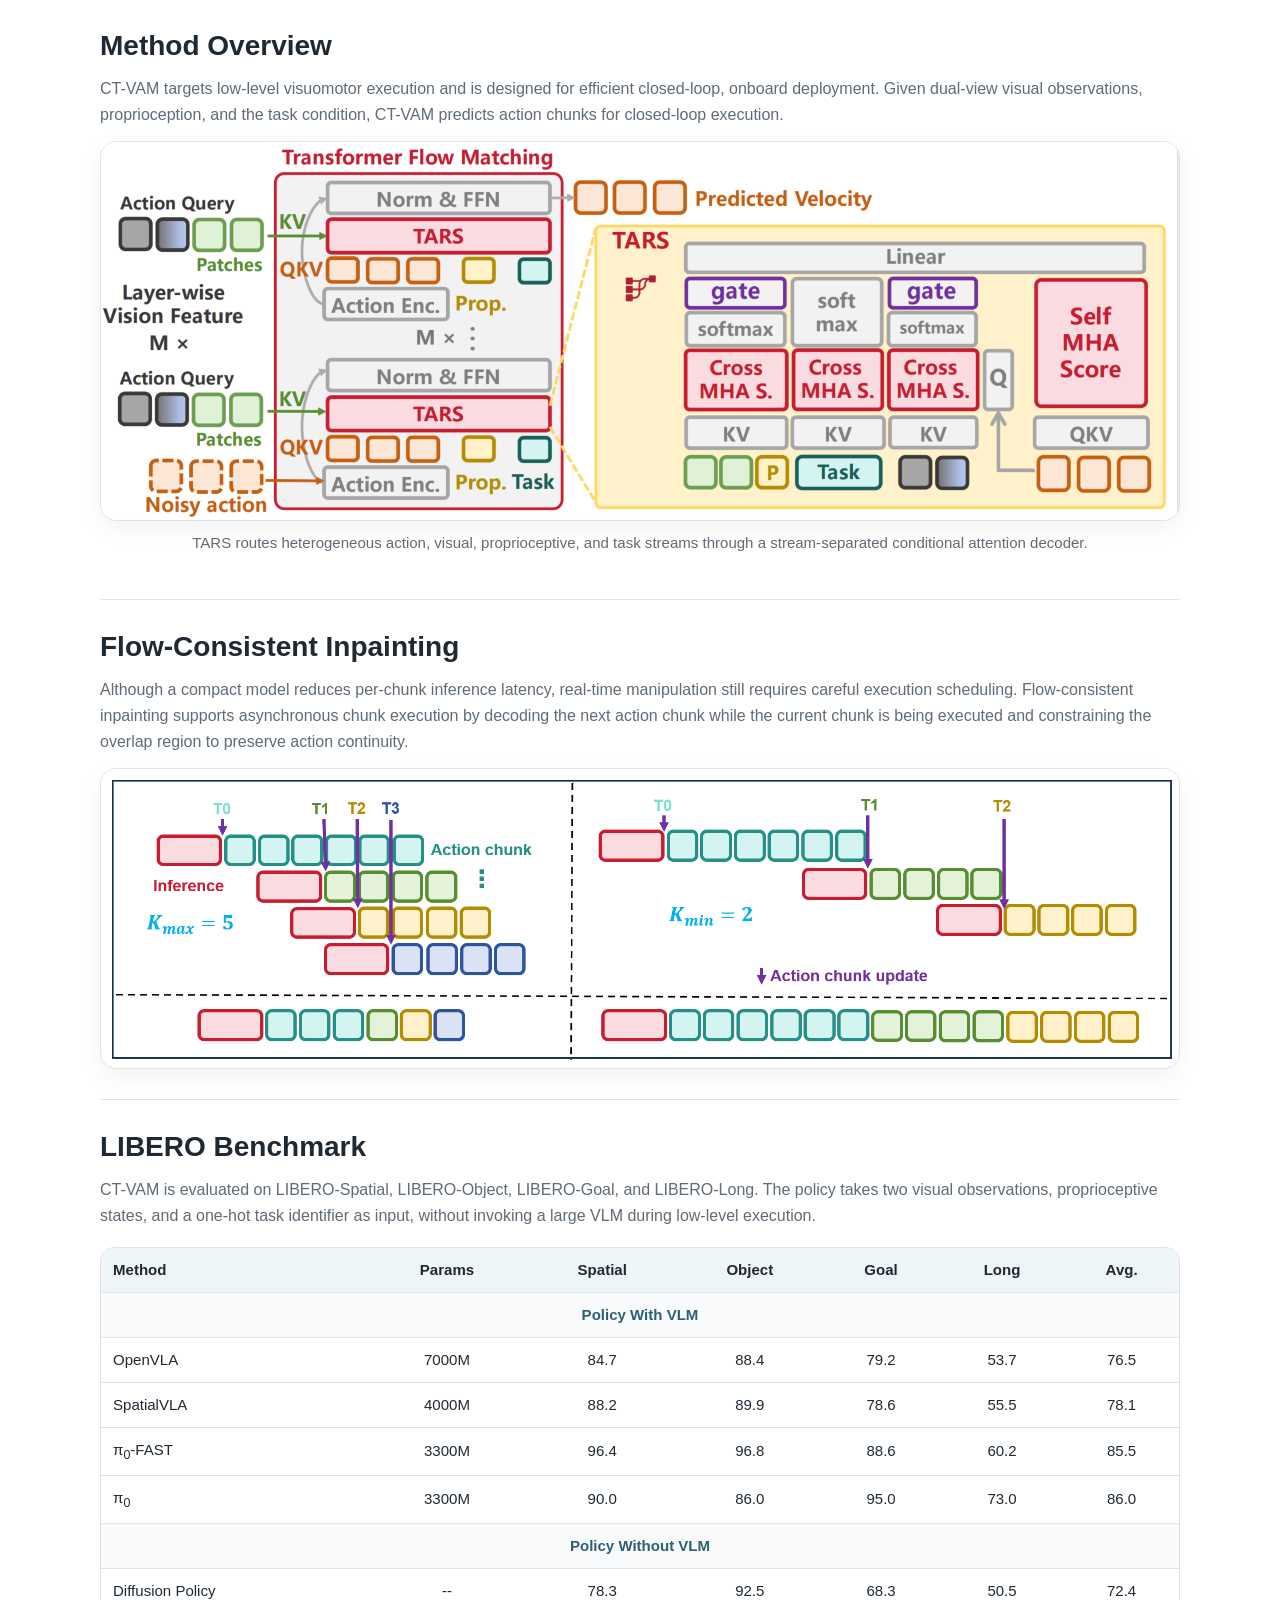
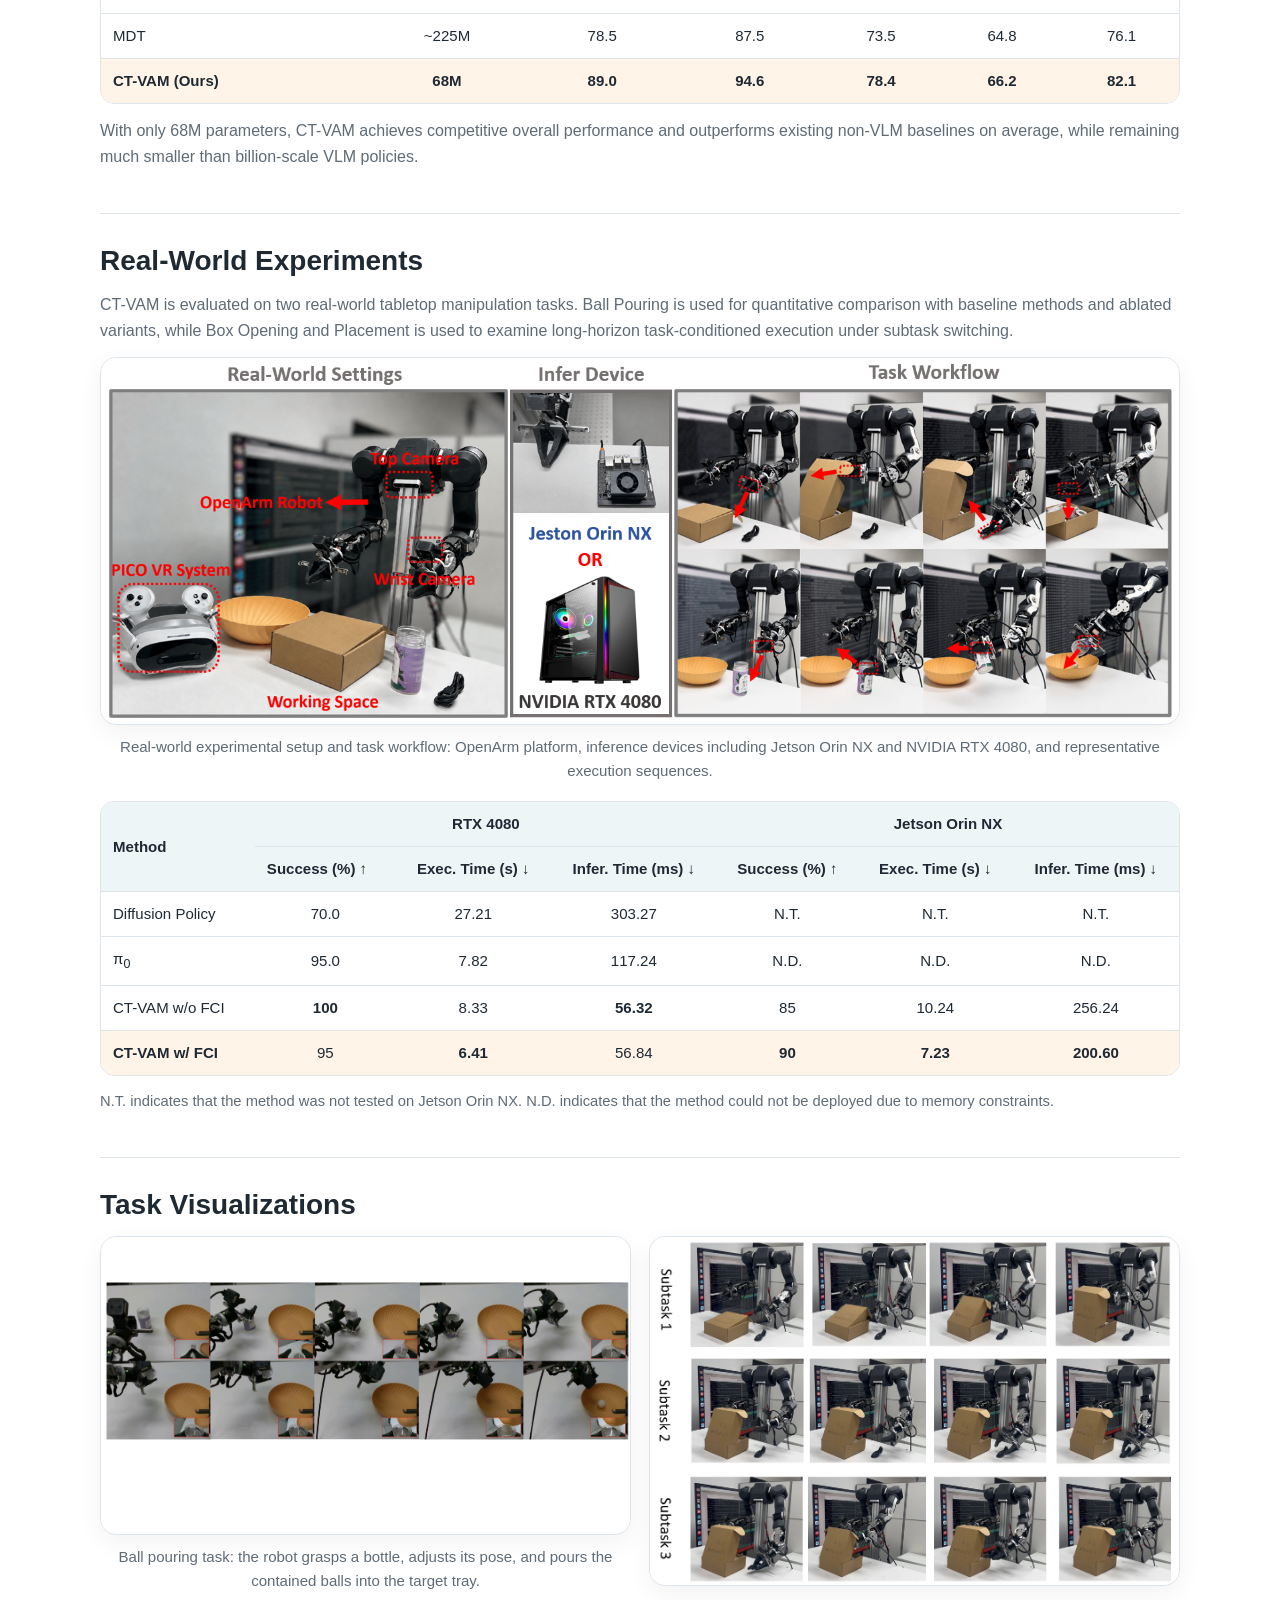
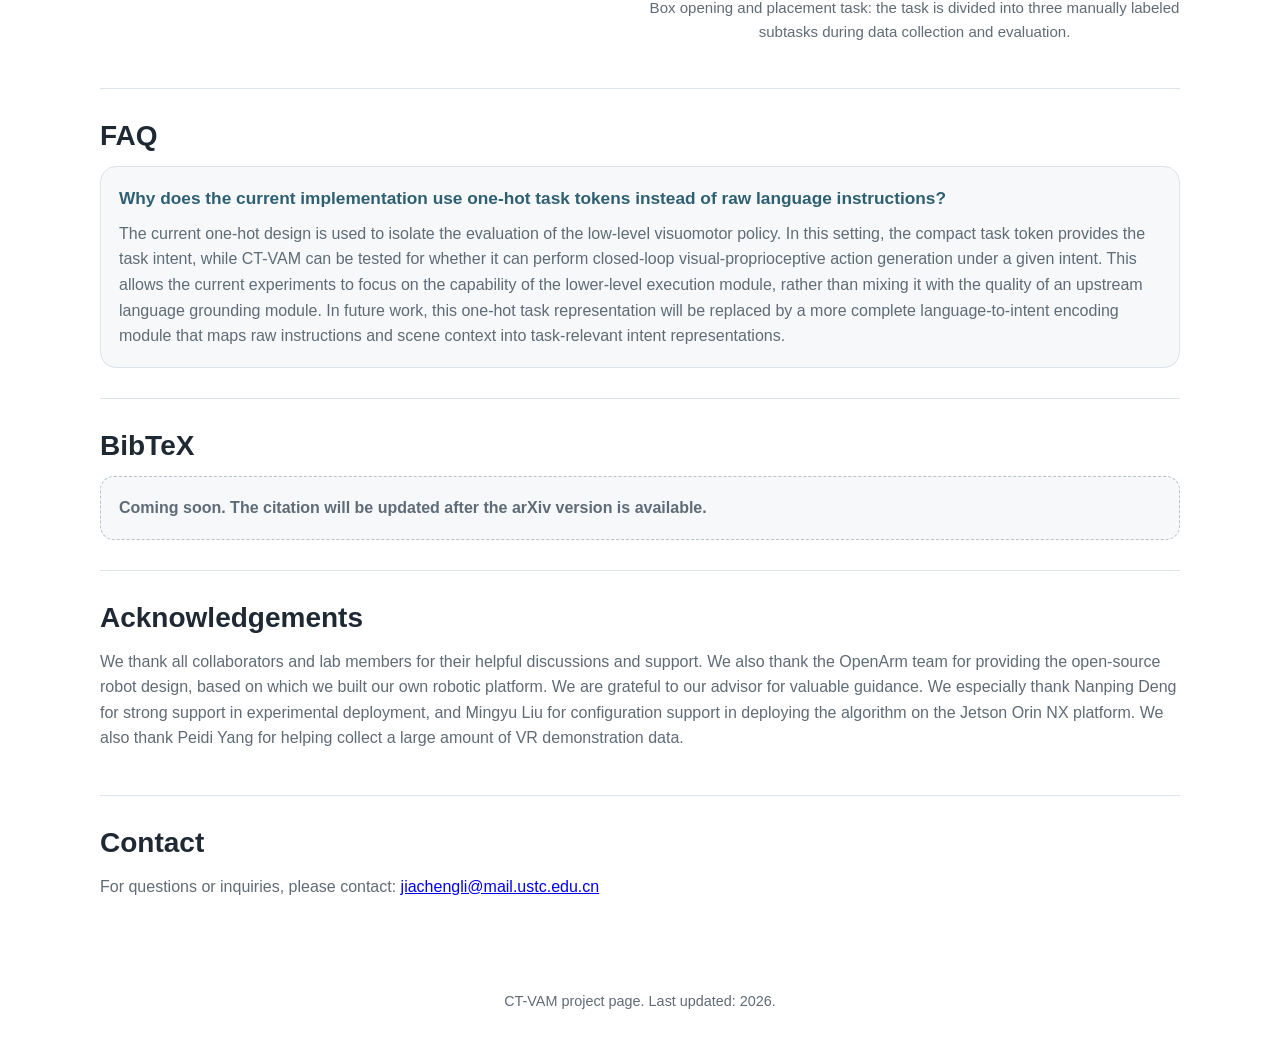
==== commit d95ef355: "enail" ====
--- a/index.html
+++ b/index.html
@@ -19,7 +19,7 @@
       <h2>A Cerebello-Thalamic-Inspired Vision-Action Model for Efficient Visuomotor Control</h2>
 
       <p class="authors">
-        <span>Jiacheng Li<sup>*</sup></span>,
+        <span>Jiacheng Li<sup>*</sup><span class="email-icon" title="jiachengli@mail.ustc.edu.cn">✉</span></span>,
         <span>Yize Guo<sup>*</sup></span>,
         <span>Jiabin Guo<sup>*</sup></span>,
         <span>Qingchen Liu</span>,
@@ -200,6 +200,11 @@
   </p>
 </section>
 
+<section class="section" id="contact">
+  <h2>Contact</h2>
+  <p>For questions or inquiries, please contact: <a href="mailto:jiachengli@mail.ustc.edu.cn">jiachengli@mail.ustc.edu.cn</a></p>
+</section>
+
   </main>
 
 
--- a/assets/css/main.css
+++ b/assets/css/main.css
@@ -58,6 +58,21 @@
 .authors, .affiliations, .equal-contribution { margin: 7px 0; color: var(--muted); }
 .authors { font-size: 1.08rem; }
 .authors span { white-space: nowrap; }
+.email-icon {
+  color: var(--muted);
+  font-size: 0.75rem;
+  vertical-align: super;
+  cursor: default;
+  margin-left: 0.1em;
+}
+.contact a {
+  color: var(--accent);
+  text-decoration: underline;
+}
+.contact a {
+  color: var(--accent);
+  text-decoration: underline;
+}
 .affiliations { font-weight: 700; }
 .equal-contribution { font-size: 0.92rem; }
 
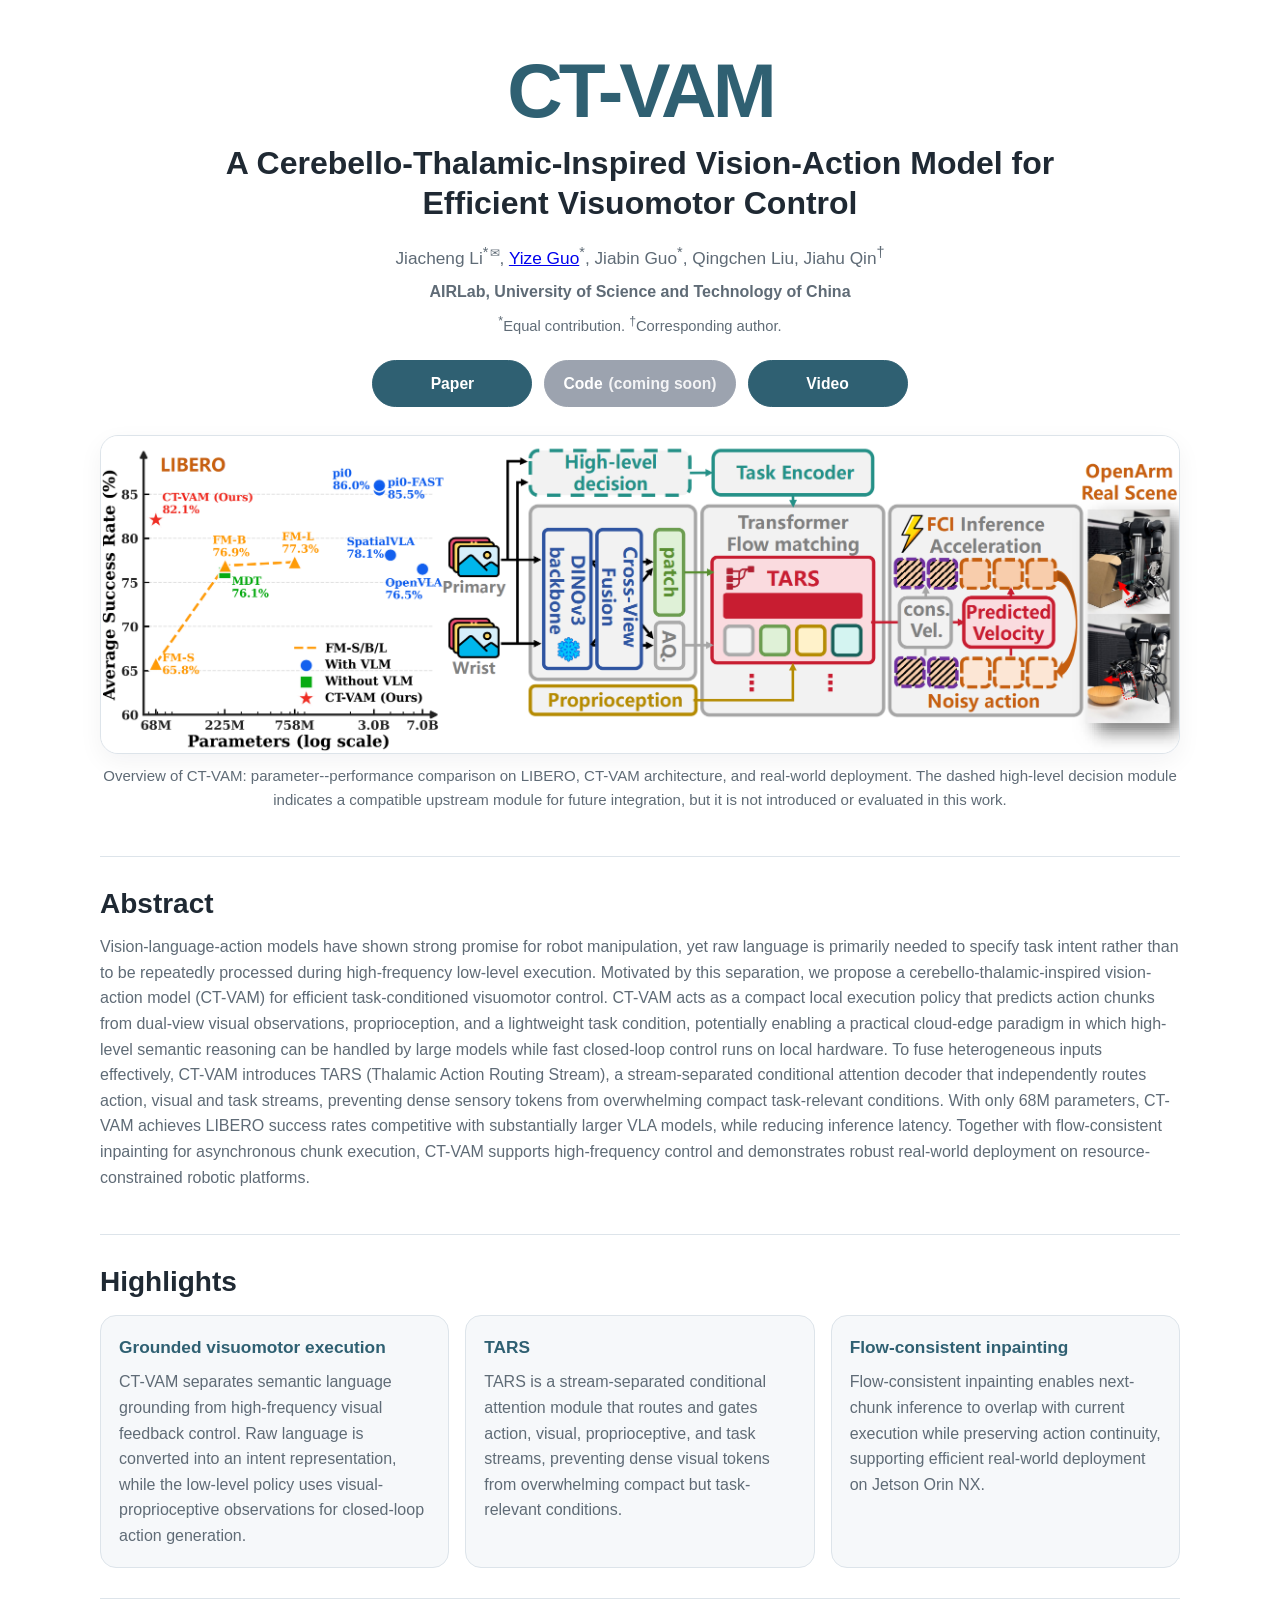
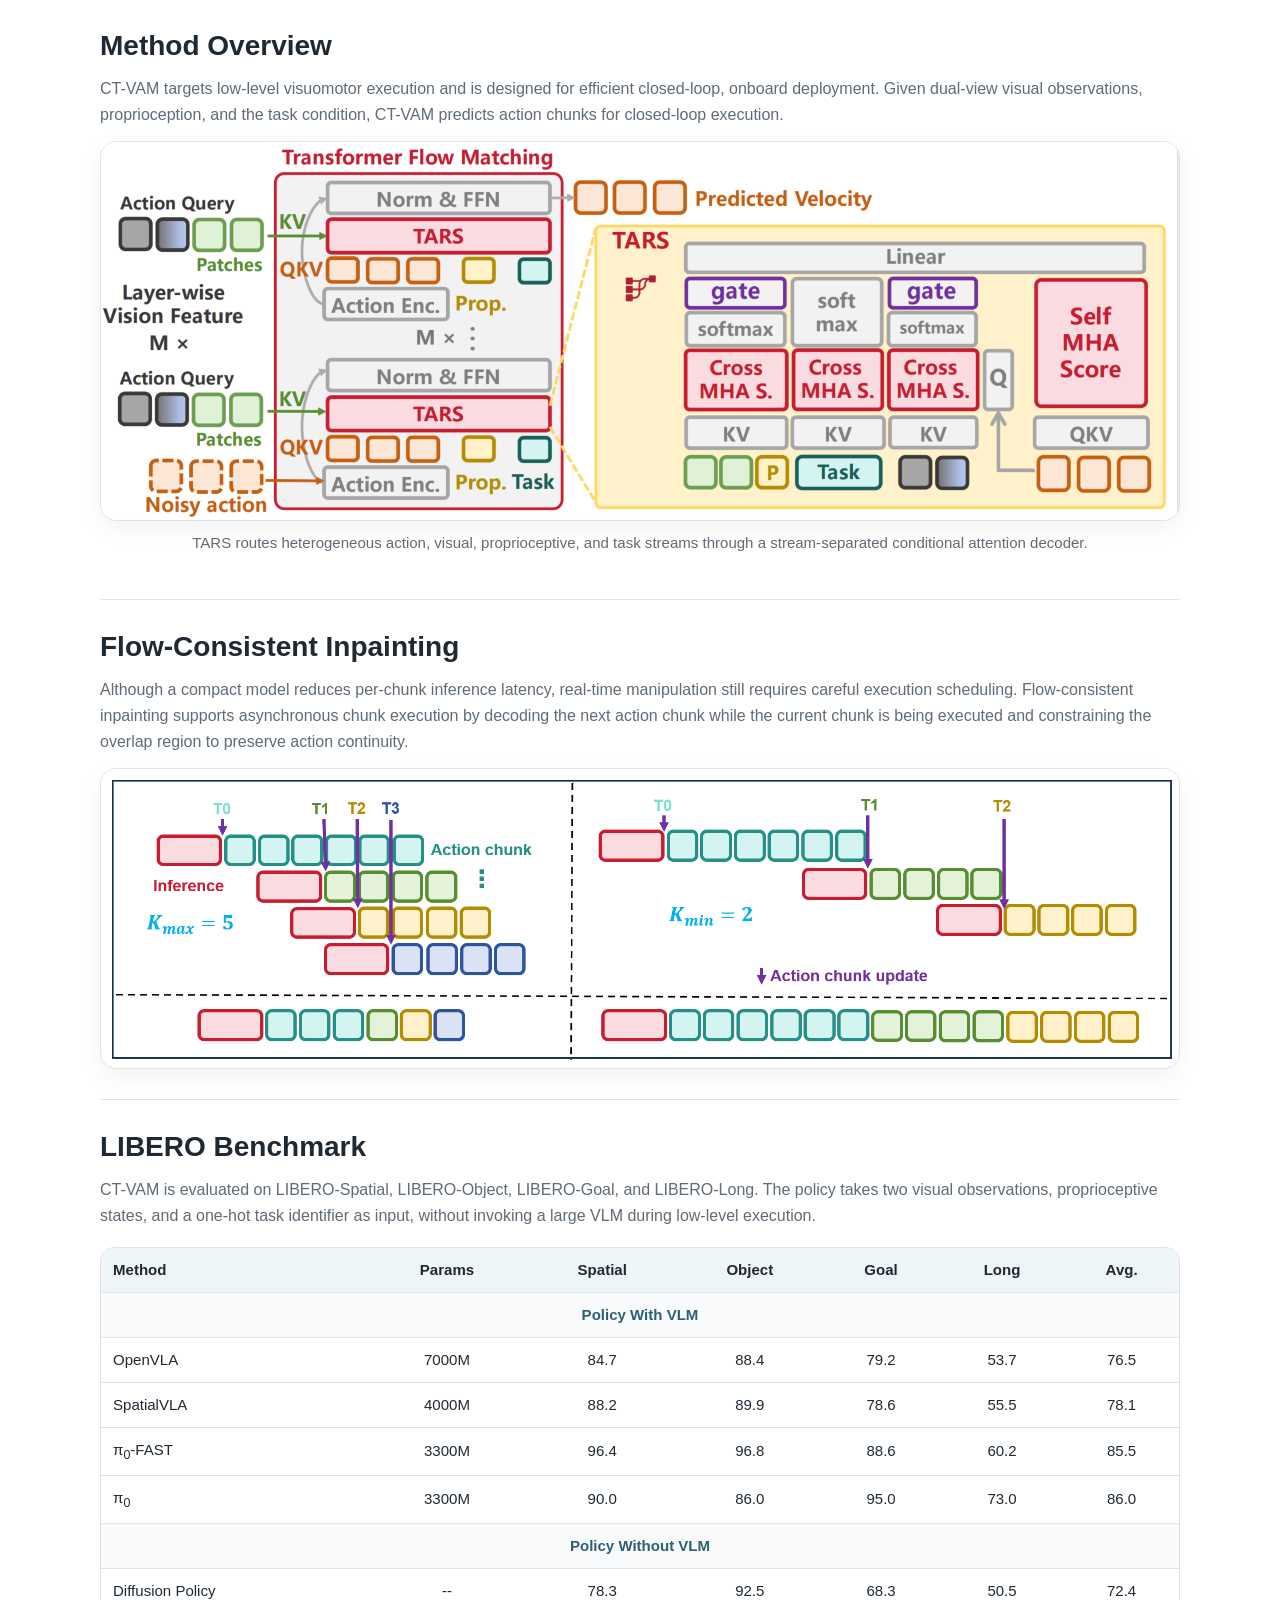
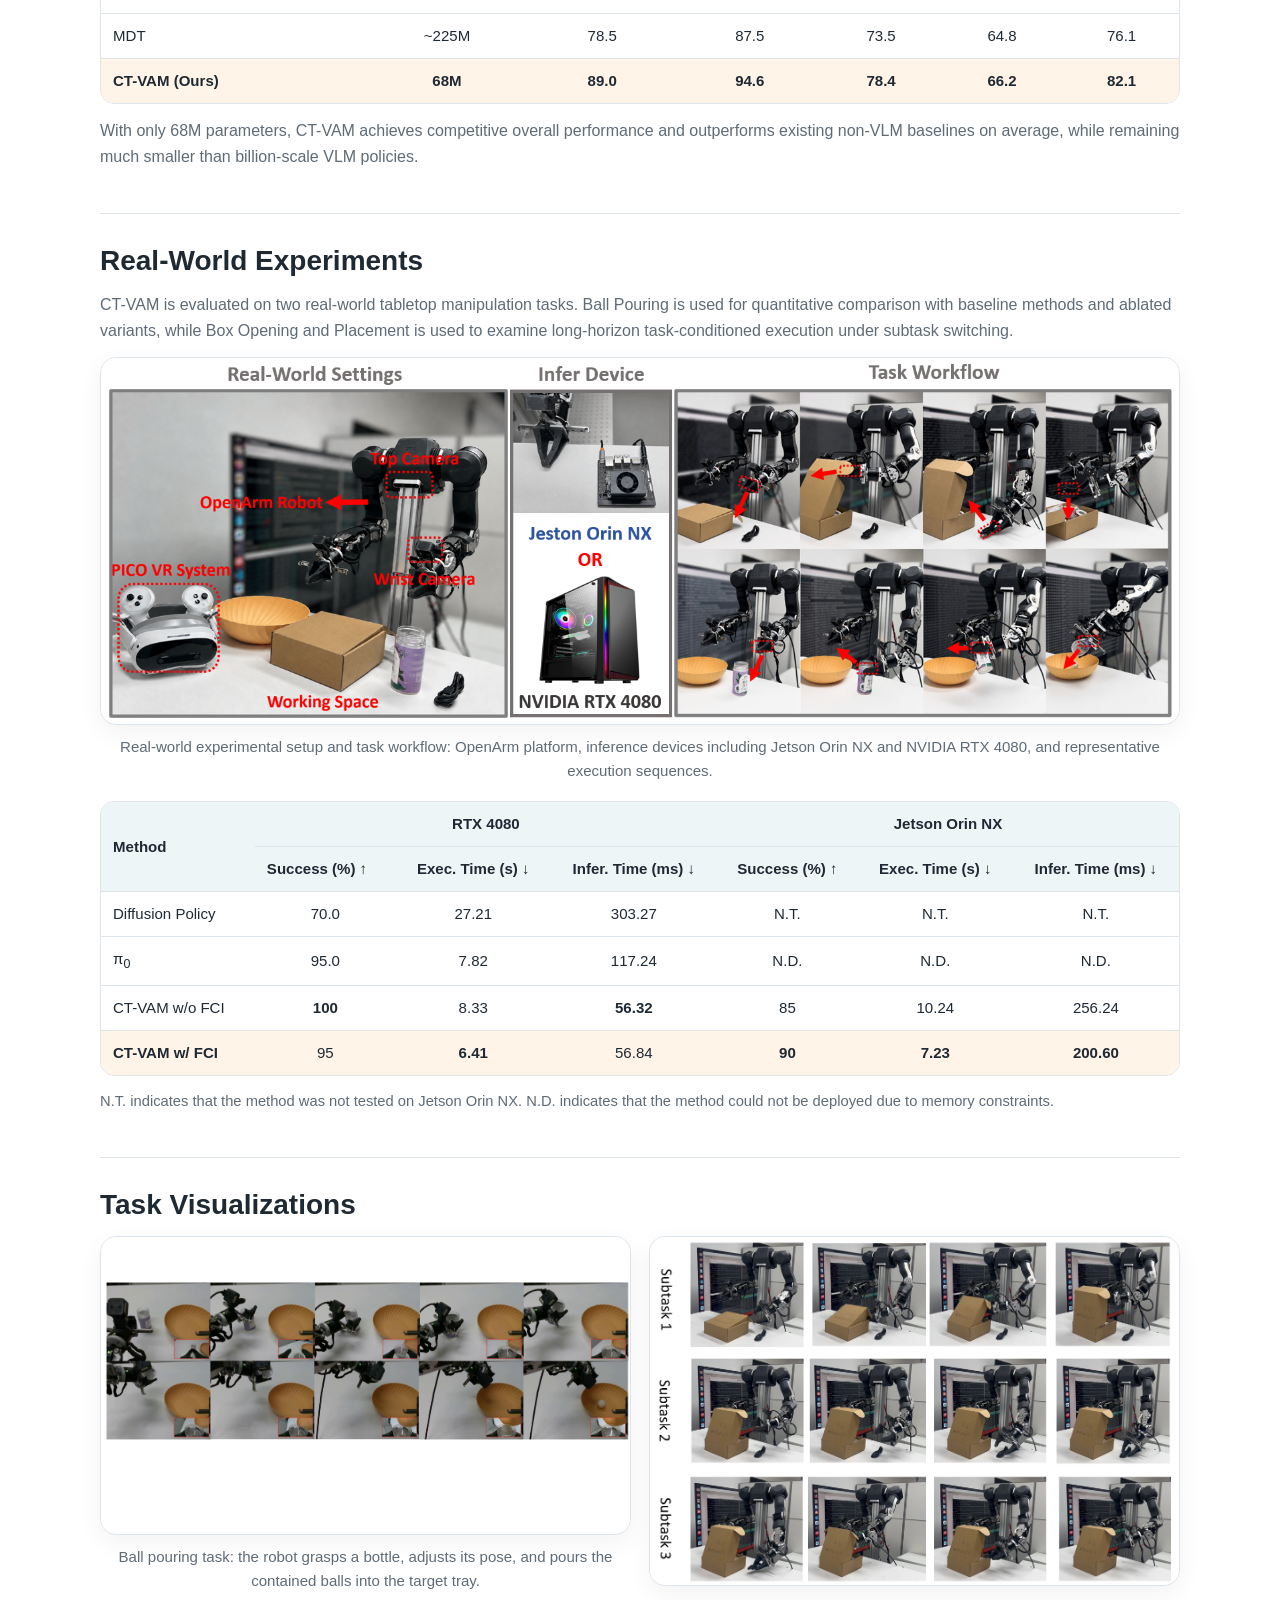
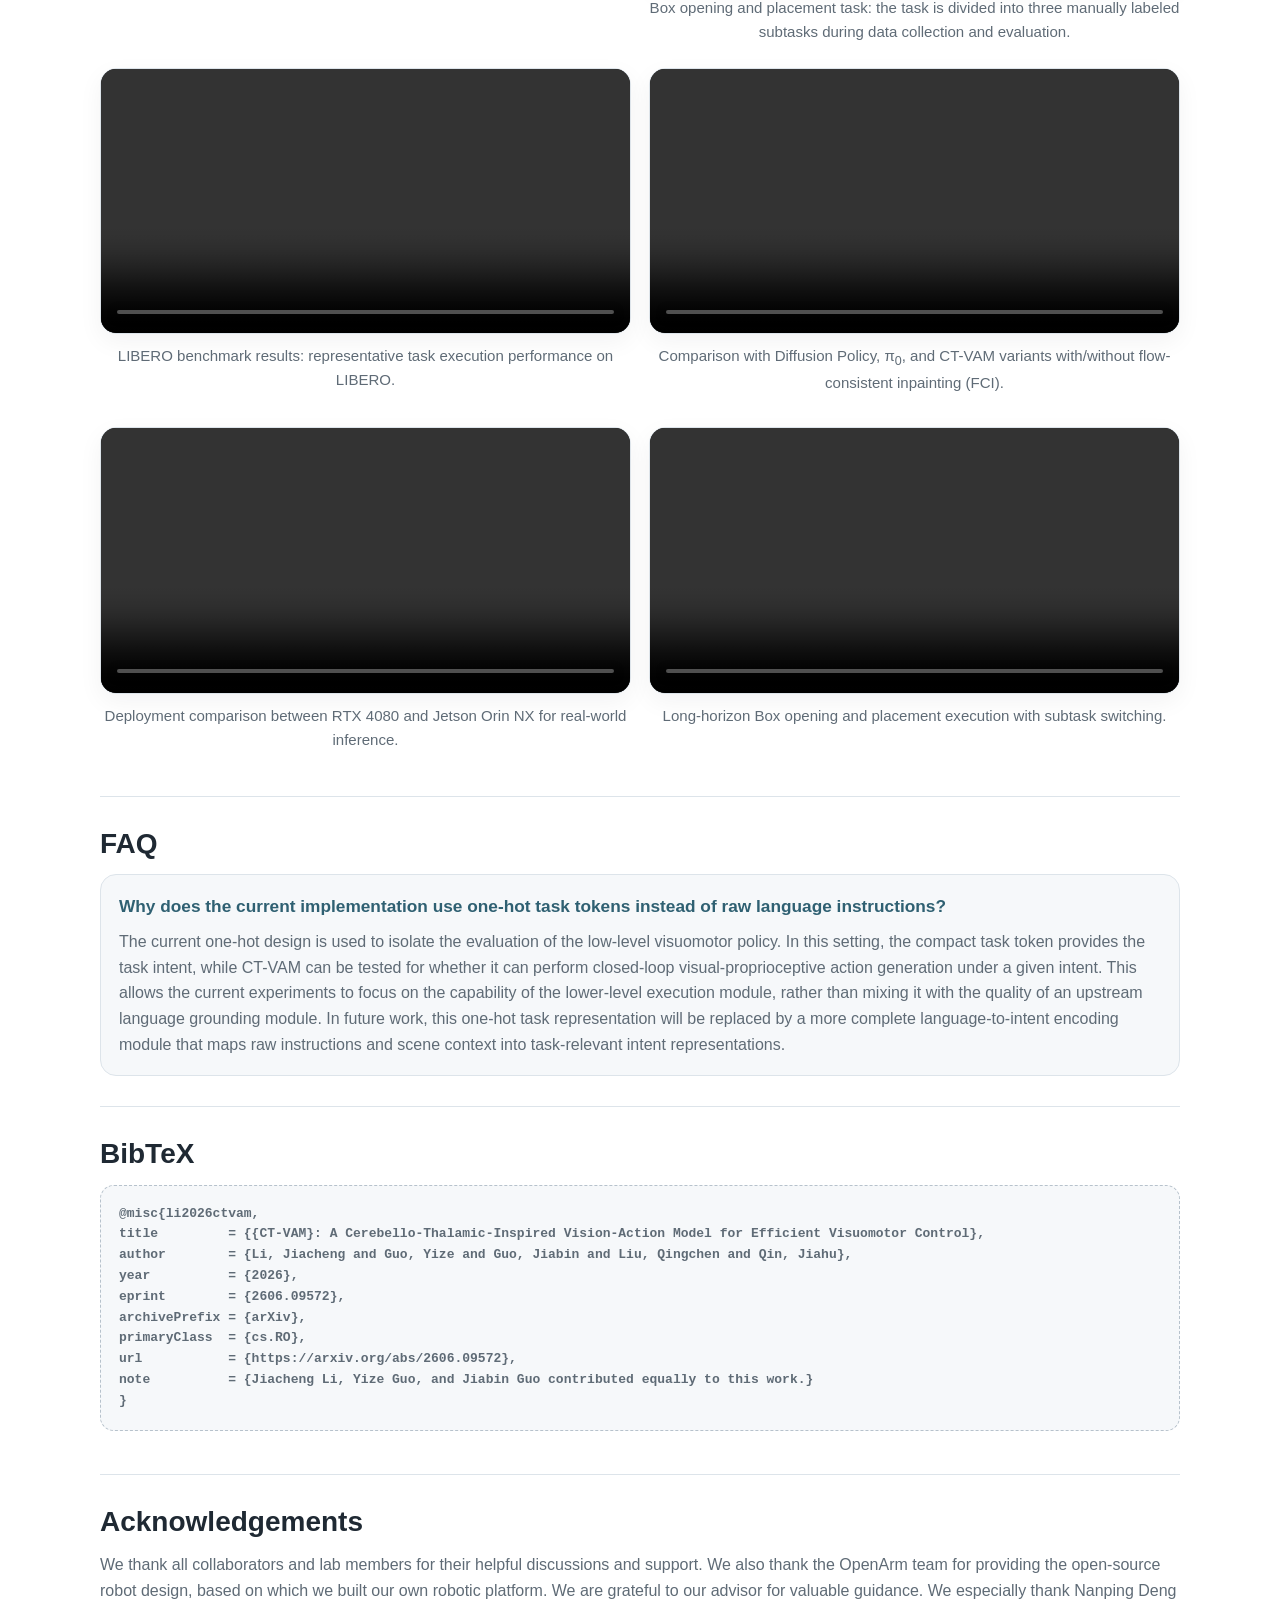
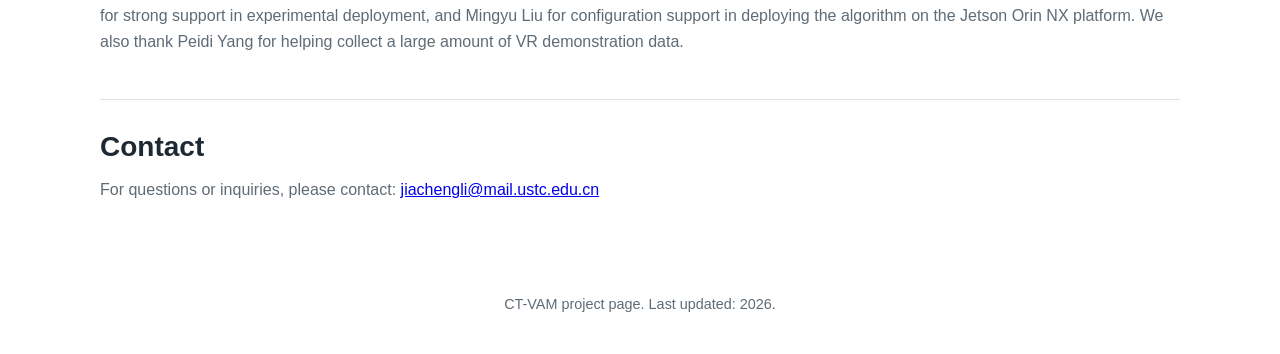
==== commit 55d73d11: "add video" ====
--- a/index.html
+++ b/index.html
@@ -20,7 +20,7 @@
 
       <p class="authors">
         <span>Jiacheng Li<sup>*</sup><span class="email-icon" title="jiachengli@mail.ustc.edu.cn">✉</span></span>,
-        <span>Yize Guo<sup>*</sup></span>,
+        <span><a href="https://gyz233.github.io/" target="_blank" rel="noopener noreferrer">Yize Guo</a><sup>*</sup></span>,
         <span>Jiabin Guo<sup>*</sup></span>,
         <span>Qingchen Liu</span>,
         <span>Jiahu Qin<sup>&dagger;</sup></span>
@@ -176,6 +176,45 @@
           <p class="caption">Box opening and placement task: the task is divided into three manually labeled subtasks during data collection and evaluation.</p>
         </div>
       </div>
+
+      <div class="split-grid video-grid">
+        <div>
+          <div class="figure-card">
+            <video controls autoplay muted loop preload="metadata" playsinline>
+              <source src="assets/videos/libero.mp4" type="video/mp4" />
+              Your browser does not support the video tag.
+            </video>
+          </div>
+          <p class="caption">LIBERO benchmark results: representative task execution performance on LIBERO.</p>
+        </div>
+        <div>
+          <div class="figure-card">
+            <video controls autoplay muted loop preload="metadata" playsinline>
+              <source src="assets/videos/comparesion.mp4" type="video/mp4" />
+              Your browser does not support the video tag.
+            </video>
+          </div>
+          <p class="caption">Comparison with Diffusion Policy, &pi;<sub>0</sub>, and CT-VAM variants with/without flow-consistent inpainting (FCI).</p>
+        </div>
+        <div>
+          <div class="figure-card">
+            <video controls autoplay muted loop preload="metadata" playsinline>
+              <source src="assets/videos/jetson.mp4" type="video/mp4" />
+              Your browser does not support the video tag.
+            </video>
+          </div>
+          <p class="caption">Deployment comparison between RTX 4080 and Jetson Orin NX for real-world inference.</p>
+        </div>
+        <div>
+          <div class="figure-card">
+            <video controls autoplay muted loop preload="metadata" playsinline>
+              <source src="assets/videos/longtask.mp4" type="video/mp4" />
+              Your browser does not support the video tag.
+            </video>
+          </div>
+          <p class="caption">Long-horizon Box opening and placement execution with subtask switching.</p>
+        </div>
+      </div>
     </section>
 
     <section class="section" id="faq">
@@ -190,7 +229,16 @@
 
     <section class="section" id="bibtex">
       <h2>BibTeX</h2>
-      <div class="coming-box">Coming soon. The citation will be updated after the arXiv version is available.</div>
+      <pre class="coming-box"><code>@misc{li2026ctvam,
+title         = {{CT-VAM}: A Cerebello-Thalamic-Inspired Vision-Action Model for Efficient Visuomotor Control},
+author        = {Li, Jiacheng and Guo, Yize and Guo, Jiabin and Liu, Qingchen and Qin, Jiahu},
+year          = {2026},
+eprint        = {2606.09572},
+archivePrefix = {arXiv},
+primaryClass  = {cs.RO},
+url           = {https://arxiv.org/abs/2606.09572},
+note          = {Jiacheng Li, Yize Guo, and Jiabin Guo contributed equally to this work.}
+}</code></pre>
     </section>
 
 <section class="section" id="acknowledgements">
--- a/assets/css/main.css
+++ b/assets/css/main.css
@@ -132,6 +132,12 @@
   width: 100%;
   height: auto;
 }
+.figure-card video {
+  display: block;
+  width: 100%;
+  height: auto;
+  background: #000;
+}
 .hero-figure { border-radius: 18px; }
 .caption {
   margin-top: 10px !important;
@@ -189,6 +195,7 @@
   gap: 18px;
   align-items: start;
 }
+.video-grid { margin-top: 10px; }
 
 .faq-item {
   border: 1px solid var(--border);
